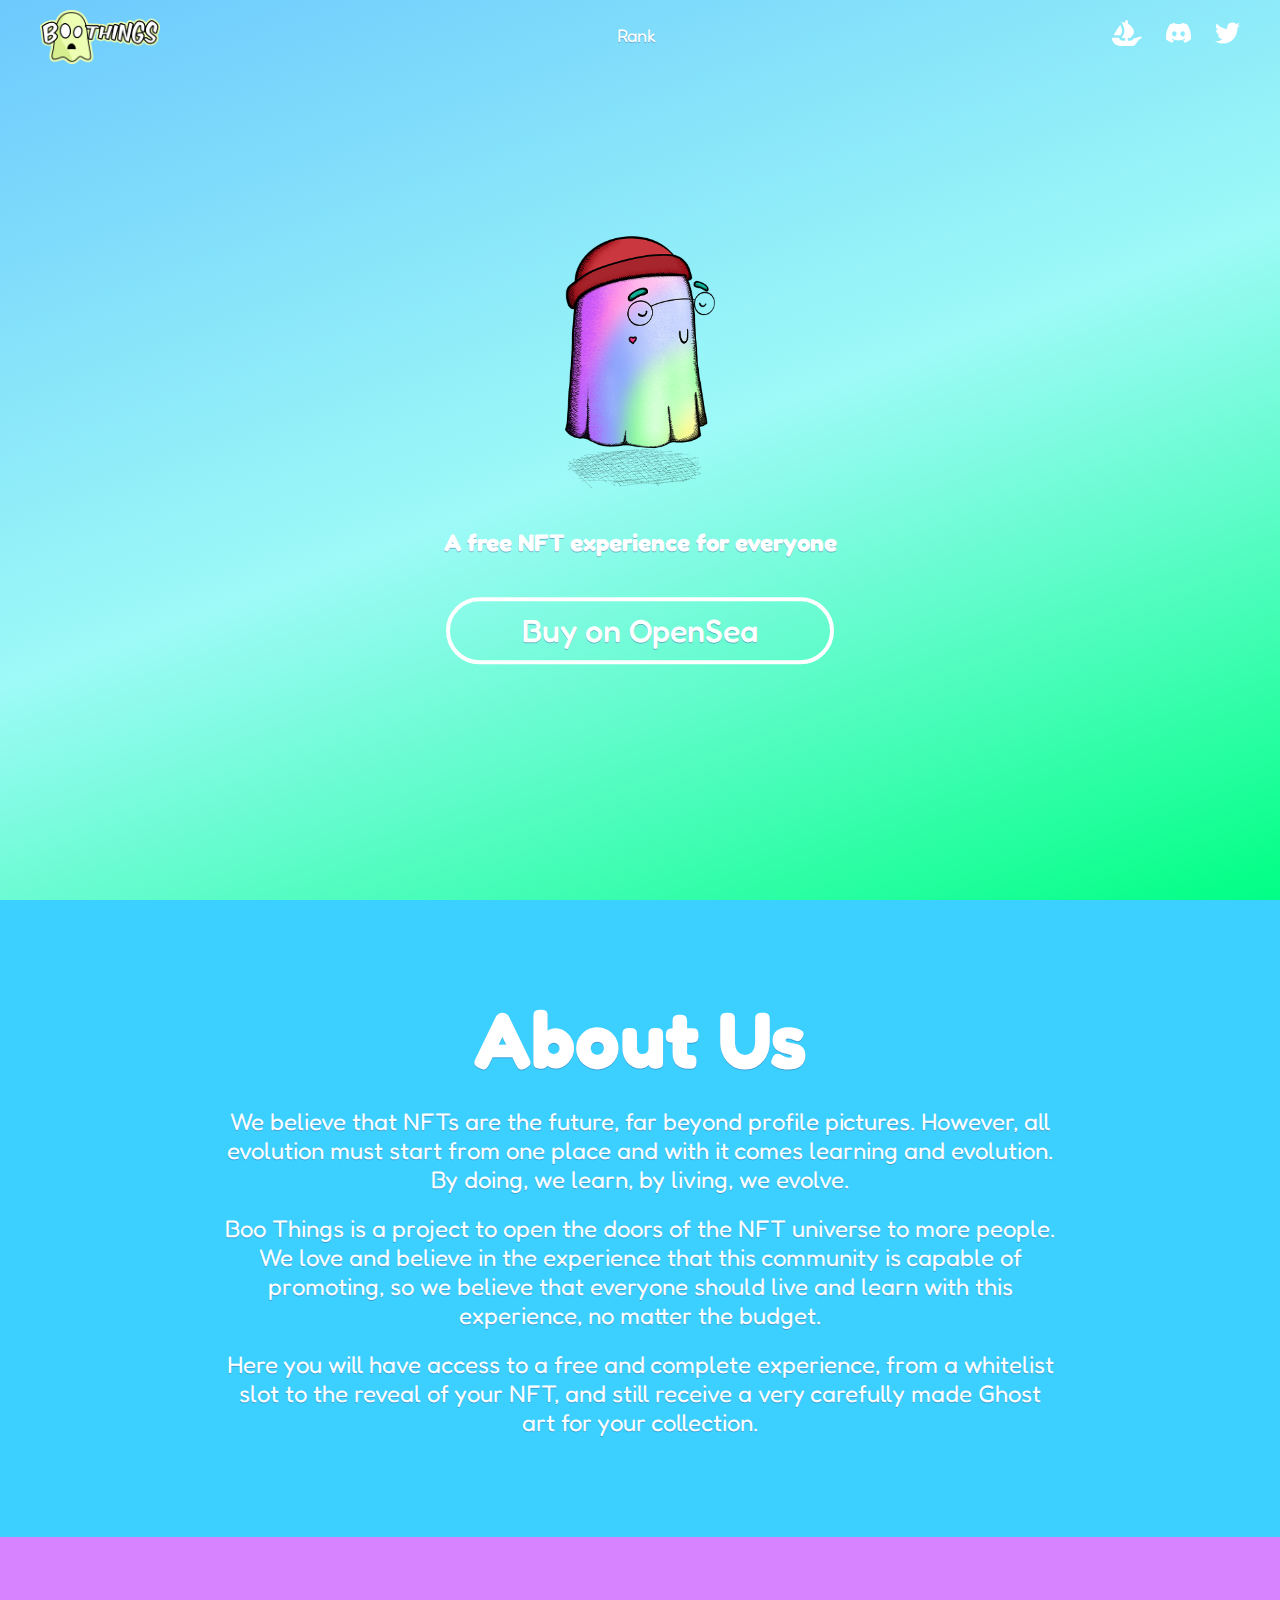
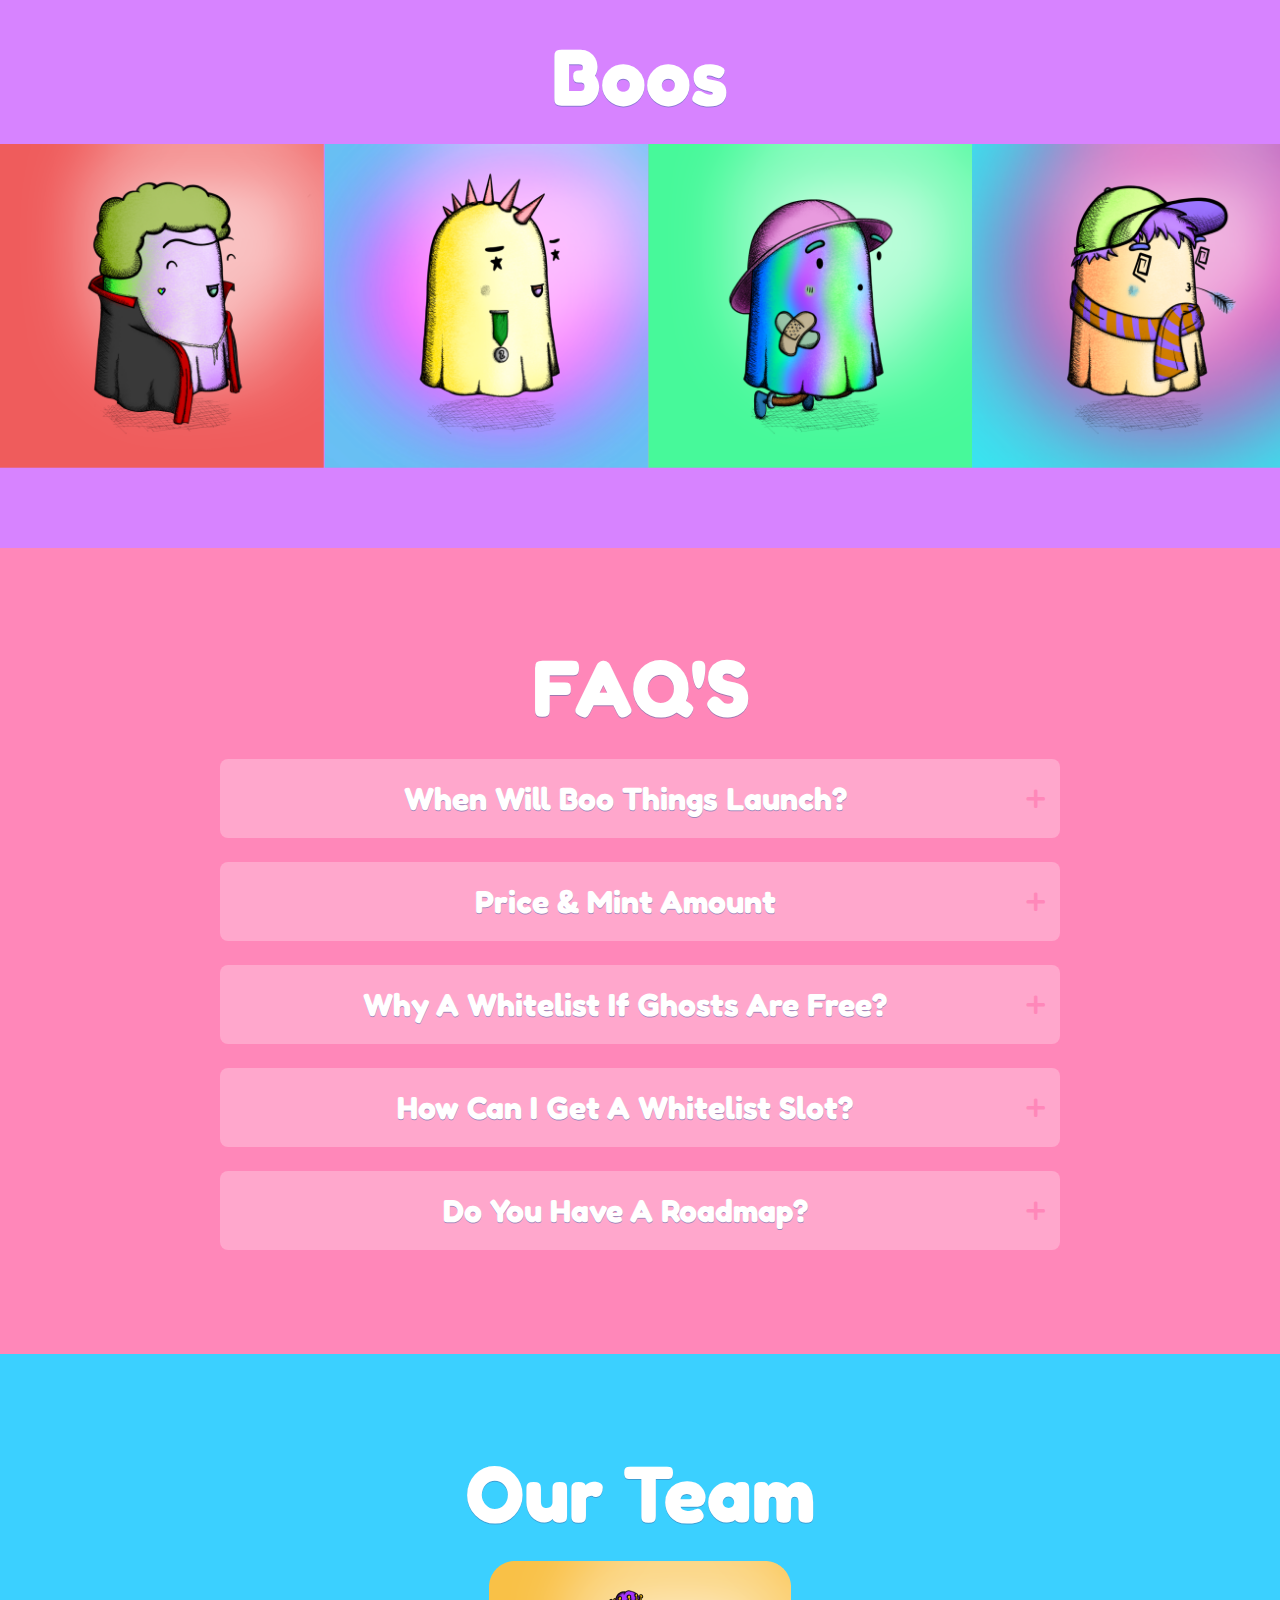
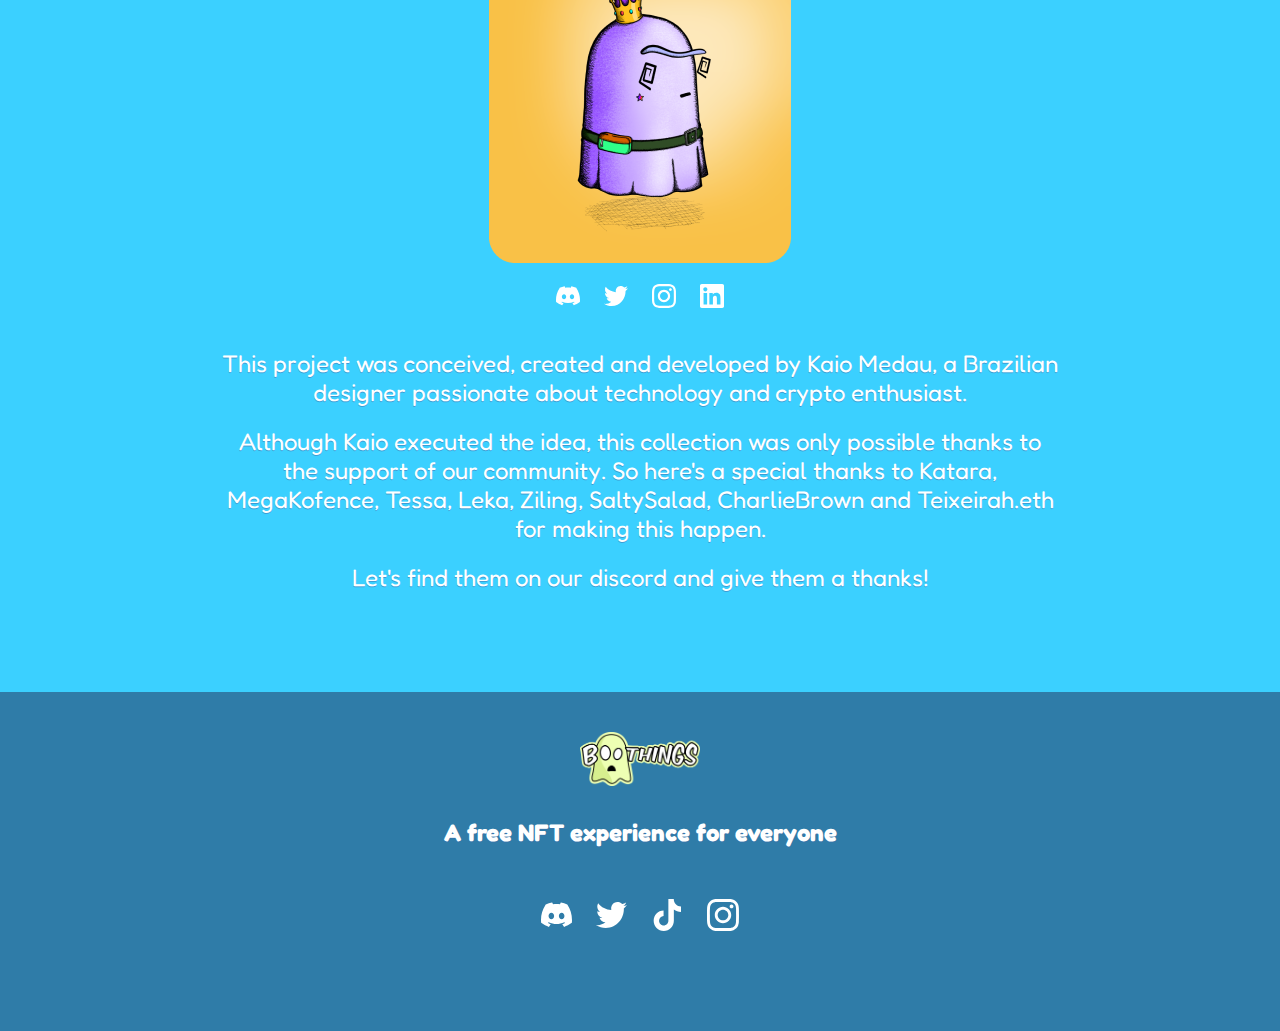
==== index.html @ 552494b7 "Add rank menu" ====
<html lang="en">
  <head>
    <meta charset="utf-8">
  
    <title>Boo Things NFT Collection</title>
    <meta name="description" content="A free NFT experience for everyone, no matter the budget">
    <meta name="author" content="Kaio Medau">
    <meta name="viewport" content="width=device-width, initial-scale=1">
    <link rel="preconnect" href="https://fonts.googleapis.com"> 
    <link rel="preconnect" href="https://fonts.gstatic.com" crossorigin> 
    <link href="https://fonts.googleapis.com/css2?family=Fredoka:wght@300;400;500&display=swap" rel="stylesheet">

    <link rel="stylesheet" href="styles.css">

    <!-- Global site tag (gtag.js) - Google Analytics -->
    <script async src="https://www.googletagmanager.com/gtag/js?id=G-XLTEWWSQ8Q"></script>
    <script>
      window.dataLayer = window.dataLayer || [];
      function gtag(){dataLayer.push(arguments);}
      gtag('js', new Date());

      gtag('config', 'G-XLTEWWSQ8Q');
    </script>

  </head>

  <body>

      <div class="session grad_green h_100">
        <header>
          <a href="https://boothings.app">
            <div class="logo"></div>
          </a>

          <ul class="menu">
            <li><a href="./rank.html">Rank</a></li>
          </ul>

          <div class="socials">
            <a href="https://twitter.com/boothingsnft" target="_blank">
              <img src="images/twitter.svg" alt="Boo Thinhgs Twitter">
            </a>

            <a href="https://discord.gg/EJy9NKh3gH" target="_blank">
              <img src="images/discord.svg" alt="Boo Thinhgs Discord">
            </a>

            <a href="https://opensea.io/collection/boo-things-collection" target="_blank">
              <img src="images/opensea-icon.svg" alt="Boo Thinhgs on OpenSea">
            </a>
          </div>
        </header>

      <!-- <div class="content"> -->
        <div class="hero">
          <img class="boo_ghost ghost" src="images/boo_ghost.png" alt="Boo Things Ghost" width="150" />
          <br />
          <img class="boo_ghost shadow" src="images/shadow.png" alt="Boo Things Ghost shadow" width="150" />

          <h4>A free NFT experience for everyone</h4>

          <div class="round_button">
            <a href="https://opensea.io/collection/boo-things-collection">
              Buy on OpenSea  
            </a>
          </div>
          

        </div>
      <!-- </div> -->

      </div>

      <div class="session blue_bg">
        <div id="about-us" class="content">
            <h2>About Us</h2>

            <p>We believe that NFTs are the future, far beyond profile pictures. However, all evolution must start from one place and with it comes learning and evolution. By doing, we learn, by living, we evolve.</p>

            <p>Boo Things is a project to open the doors of the NFT universe to more people. We love and believe in the experience that this community is capable of promoting, so we believe that everyone should live and learn with this experience, no matter the budget.</p>

            <p>Here you will have access to a free and complete experience, from a whitelist slot to the reveal of your NFT, and still receive a very carefully made Ghost art for your collection.</p>
        </div>
      </div>

      <div class="session purple_bg">
        <div id="featured" class="content">
            <h2>Boos</h2>

            <div class="wrapper">
              <ul class="featured-boos">
                <li><img src="images/boo-00.png"></li>
                <li><img src="images/boo-01.png"></li>
                <li><img src="images/boo-02.png"></li>
                <li><img src="images/boo-03.png"></li>
                <li><img src="images/boo-04.png"></li>
                <li><img src="images/boo-05.png"></li>
                <li><img src="images/boo-00.png"></li>
                <li><img src="images/boo-01.png"></li>
                <li><img src="images/boo-02.png"></li>
                <li><img src="images/boo-03.png"></li>
                <li><img src="images/boo-04.png"></li>
                <li><img src="images/boo-05.png"></li>
              </ul>
            </div>

        </div>
      </div>

      <div class="session pink_bg">
        <div id="faqs" class="content">
            <h2>FAQ'S</h2>

            <div class="question open">
              <h5>When Will Boo Things Launch?</h5>
              <div class="plus-sign">+</div>
              <p>Boo Things will be released in two stages. On May 7th, the minting for the whitelist will take place, giving everyone in the list the opportunity to catch their ghosts without rush and without competition for 24 hours.<br /><br />On May 8th, the release to the public will happen and everyone will be able to get their ghost for free.</p>
            </div>

            <div class="question open">
              <h5>Price & Mint Amount</h5>
              <div class="plus-sign">+</div>
              <p>Your first ghost is free!<br /><br />However to ensure that everybody can participate free of charge, we created an anti-greed and anti-bot system. The price starts at 20 MATIC after your first free ghost and then will double with each new mint.<br /><br />All money received through this system will go back to the community. 50% will be donated to www.lovablepawsrescue.com and 50% will be used to purchase NFTs that will be raffled off among community members.</p>
            </div>

            <div class="question open">
              <h5>Why a whitelist if ghosts are free?</h5>
              <div class="plus-sign">+</div>
              <p>This is a way to generate awareness and engagement, as each place on the list guarantees a free ghost.<br /><br />In addition, it is another layer of security against bots. Our goal is to have as many people as possible on our list, ensuring that everyone has the opportunity to join our community.</p>
            </div>

            <div class="question open">
              <h5>How can I get a whitelist slot?</h5>
              <div class="plus-sign">+</div>
              <p>Joining our discord and participating in our community. We have events, missions and giveaways all the time. We are going to mint plenty of ghosts so there will be no shortage of opportunities for you to win your spot.</p>
            </div>

            <div class="question open">
              <h5>Do You Have a Roadmap?</h5>
              <div class="plus-sign">+</div>
              <p>Our roadmap is about creating an amazing experience for our community and opening the doors of the NFT universe to everyone. We have several ideas to be put into practice once the community is formed, join our Discord to learn more about it.</p>
            </div>
            
        </div>
      </div>

      <div class="session">
        <div id="team" class="content">
            <h2>Our Team</h2>

            <img src="images/kaiomedau.png" />
            
            <br />

            <div class="socials teammember">
              <a href="https://www.linkedin.com/in/kaiomedau/" target="_blank">
                <img src="images/linkedIn.svg" alt="Kaio Medau LinkedIn">
              </a>

              <a href="https://instagram.com/kaiomedau" target="_blank">
                <img src="images/instagram.svg" alt="Kaio Medau Instagram">
              </a>

              <a href="https://twitter.com/kaiomedau" target="_blank">
                <img src="images/twitter.svg" alt="Kaio Medau Twitter">
              </a>

              <a href="https://discord.gg/EJy9NKh3gH" target="_blank">
                <img src="images/discord.svg" alt="Boo Thinhgs Discord">
              </a>
            </div>

            <p>This project was conceived, created and developed by Kaio Medau, a Brazilian designer passionate about technology and crypto enthusiast.</p> 

            <p>Although Kaio executed the idea, this collection was only possible thanks to the support of our community. So here's a special thanks to Katara, MegaKofence, Tessa, Leka, Ziling, SaltySalad, CharlieBrown and Teixeirah.eth for making this happen.</p> 

            <p>Let's find them on our discord and give them a thanks!</p>            
        </div>
      </div>

      <div class="session dark_blue_bg">
        <div id="team" class="content"> 
          <div class="logo footer"></div>
          
          <h4>A free NFT experience for everyone</h4> 
          
          <div class="socials footer">
            <a href="https://instagram.com/boothingsnft" target="_blank">
              <img src="images/instagram.svg" alt="Boo Thinhgs Instagram">
            </a>

            <a href="https://www.tiktok.com/@boothingsnft" target="_blank">
              <img src="images/tiktok.svg" alt="Boo Thinhgs TikTok">
            </a>

            <a href="https://twitter.com/boothingsnft" target="_blank">
              <img src="images/twitter.svg" alt="Boo Thinhgs Twitter">
            </a>

            <a href="https://discord.gg/EJy9NKh3gH" target="_blank">
              <img src="images/discord.svg" alt="Boo Thinhgs Discord">
            </a>
          </div>
        </div>

      </div>

    <script type="text/javascript">
      
      var questions = document.getElementsByClassName('question');
      console.log (questions);

      var openUestions = Array.prototype.filter.call(questions, function(question){
        question.classList.toggle('open');

        question.addEventListener('click', function() {
          question.classList.toggle('open');
        });
      });

    </script>

  </body>
</html>
---- styles.css ----
html, body {
	margin: 0;
	padding: 0;
	width: 100%;
	height: 100%;

	text-shadow: 0px 1px 0px rgba(63,107,169, 0.5);
	font-family:'Fredoka', sans-serif;
	text-align:center;
	letter-spacing:0;
	color:white;
	font-size:16px;

	background: #3bd0ff;
}


.grad_green { 
	background-image:linear-gradient(-20deg, rgba(0, 255, 132.0000073313713, 1) 0%,rgba(157.0000058412552, 250.00000029802322, 247.00000047683716, 1) 49.47916567325592%,rgba(109.00000110268593, 201.00000321865082, 253.0000001192093, 1) 100%) ;
}

.blue_bg {
	background-color: #3bd0ff;
}

.pink_bg {
	background-color: #FF87B9;	
}

.purple_bg {
	background-color: #D783FF;
}

.dark_blue_bg {
	background-color: #2F7CA8;
}

div {
	overflow: auto;
}

a {
	text-decoration: none;
	color: black;
	/*border: solid red;*/
}


header {
	display: block;
	/*border: solid 4px red;*/
	font-size: 24px;
	margin: 0 40px;
	height: 80px;
}

header ul{
	list-style: none;
	/*border: solid red;*/
	display: inline-block;
	padding: 0;
}

header li{
	display: inline-block;
	margin: 0 14px;
}

footer {
	height: 80px;
}

h2 {
	font-size: 80px;
	margin: 50px 20px 20px 20px;
}

h4 {
	font-size: 24px;
}

.h_100 {
	min-height: 100%;
}

.content {
	position: relative;
	margin: 40px;
	padding-bottom: 40px;
	/*border: solid;*/
}

.content p {
	width: 70%;
	font-size: 24px;
	margin: 20px auto;
}

.socials {
	display: inline-block;
	float: right;
	margin: 20px 0;
}

.socials a {
	display: inline-block;
	float: right;
	margin-left: 24px;
}

.socials img {
	height: 26px;
}

.socials.teammember, .socials.footer {
	float: none;
}

.socials.teammember img {
	width: 24px;
}

.socials a:last-of-type, 
.socials.teammember a:last-of-type,
.socials.footer a:last-of-type {
	margin-left: 0px;
}

.socials.footer img {
	height: 32px;
}

.logo { 
	width:120px;
	height:54px;
	margin: 10px 0;
	background-image:url(images/logo_ent_dados_asset_10_3x_1.png);
	background-repeat:no-repeat;
	background-size:120px;
	float: left;
}

.logo.footer {
	float: none;
	margin: 0px auto;
}


.round_button {
	font-size: 32px;
	font-weight: 500;
	border-radius: 120px;
	border: solid 4px white;
	display: block;
	padding: 10px 40px;
	max-width: 300px;
	margin: 40px auto 0px;
}

.round_button a {
	color: #fff;
}

.round_button a:hover {
	text-decoration: underline;
}

.hero {
	position: absolute;
  	top: 50%;
  	-ms-transform: translateY(-50%);
  	transform: translateY(-50%);
  	width: 100%;
  	overflow: visible;
  	/*border: solid;*/
}

.hero h4 {
	margin-top: 40px;
}

.ghost {
	transform: translatey(0px);
	animation: float 3s ease-in-out infinite;
}

.question {
	position: relative;
	background-color: #FFA7CC;
	border-radius: 8px;
	margin: 24px auto;
	width: 70%;
}

.question h5 {
	font-size: 32px;
	margin: 20px 50px 20px 20px;
	text-transform: capitalize;
}

.plus-sign {
	font-size: 40px;
	position: absolute;
	width: 50px;
	height: 60px;
	right: 0;
	top: 11px;
	color: #FF87B9;
	text-shadow: none;
}

.question p {
	margin-bottom: 32px;
	display: none;
}

.question.open p {
	display: block;
}

#featured {
	margin-left: 0;
	margin-right: 0;
}

.wrapper {
	overflow: hidden;
}

.featured-boos {
	list-style: none;
	padding: 0;
	margin: 0;
	width: 4000px;
	animation: slide 20s ease-in-out infinite;
}

.featured-boos li {
	display: inline-block;
	padding: 0;
	margin: 0;
	float: left;
}

.featured-boos img {
	width: 324px;
}

#boos-rank, #pagination {
	list-style: none;
	margin: 0;
	padding: 0;
}

.booRank {
	display: inline-block;
	width: 200px;
	background: #fff;
	border-radius: 12px;
	overflow: hidden;
	margin-right: 10px;
	margin-bottom: 40px;
}

.booRank img {
	/*position: absolute;*/
	width: 100%;
	display: inline-block;
}

.booRank h4 {
	display: inline-block;
	float: left;
	margin: 10px 0 20px 16px;
	color: #3bd0ff;
	text-transform: uppercase;
	font-size: 18px;
}

.booRank .boo-number {
	display: inline-block;
	float: right;
	font-size: 18px;
	color: black;
	margin: 10px 16px 20px 0;
}

#pagination li {
	display: inline-block;
	padding: 10px 14px;
	background: white;
	border-radius: 12px;
	margin-right: 8px;
}

#pagination li:hover {
	background: #ebebeb;
}

.menu a {
	font-size: 18px;
	color: #fff;
}

.menu a:hover {
	color: black;
}



/* Medium devices (landscape tablets, 768px and up) */
@media only screen and (max-width: 768px) {
	/*header ul {display: none;}*/

	.round_button {
		font-size: 24px;
		padding: 20px 32px;
		max-width: 280px;
	}

	.content, header {
		margin-left: 20px;
		margin-right: 20px;
	}
	.content p {
		width: auto;
	}

	.question {
		width: auto;
	}

	.question p {
		margin-left: 10px;
		margin-right: 10px;
	}

	.booRank {
		width: 180px;
	}

	.booRank h4, .booRank .boo-number {
		font-size: 16px;
	}
}


} 

@media only screen and (max-height: 450px) {
	.round_button {
		display: none;
	}	
}

@keyframes slide {
	0% {
		transform: translatex(0);
	}
	50% {
		transform: translatex(-41%);
	}
	100% {
		transform: translatex(0);
	}
}

@keyframes float {
	0% {
		transform: translatey(0px);
	}
	50% {
		transform: translatey(-10px);
	}
	100% {
		transform: translatey(0px);
	}
}
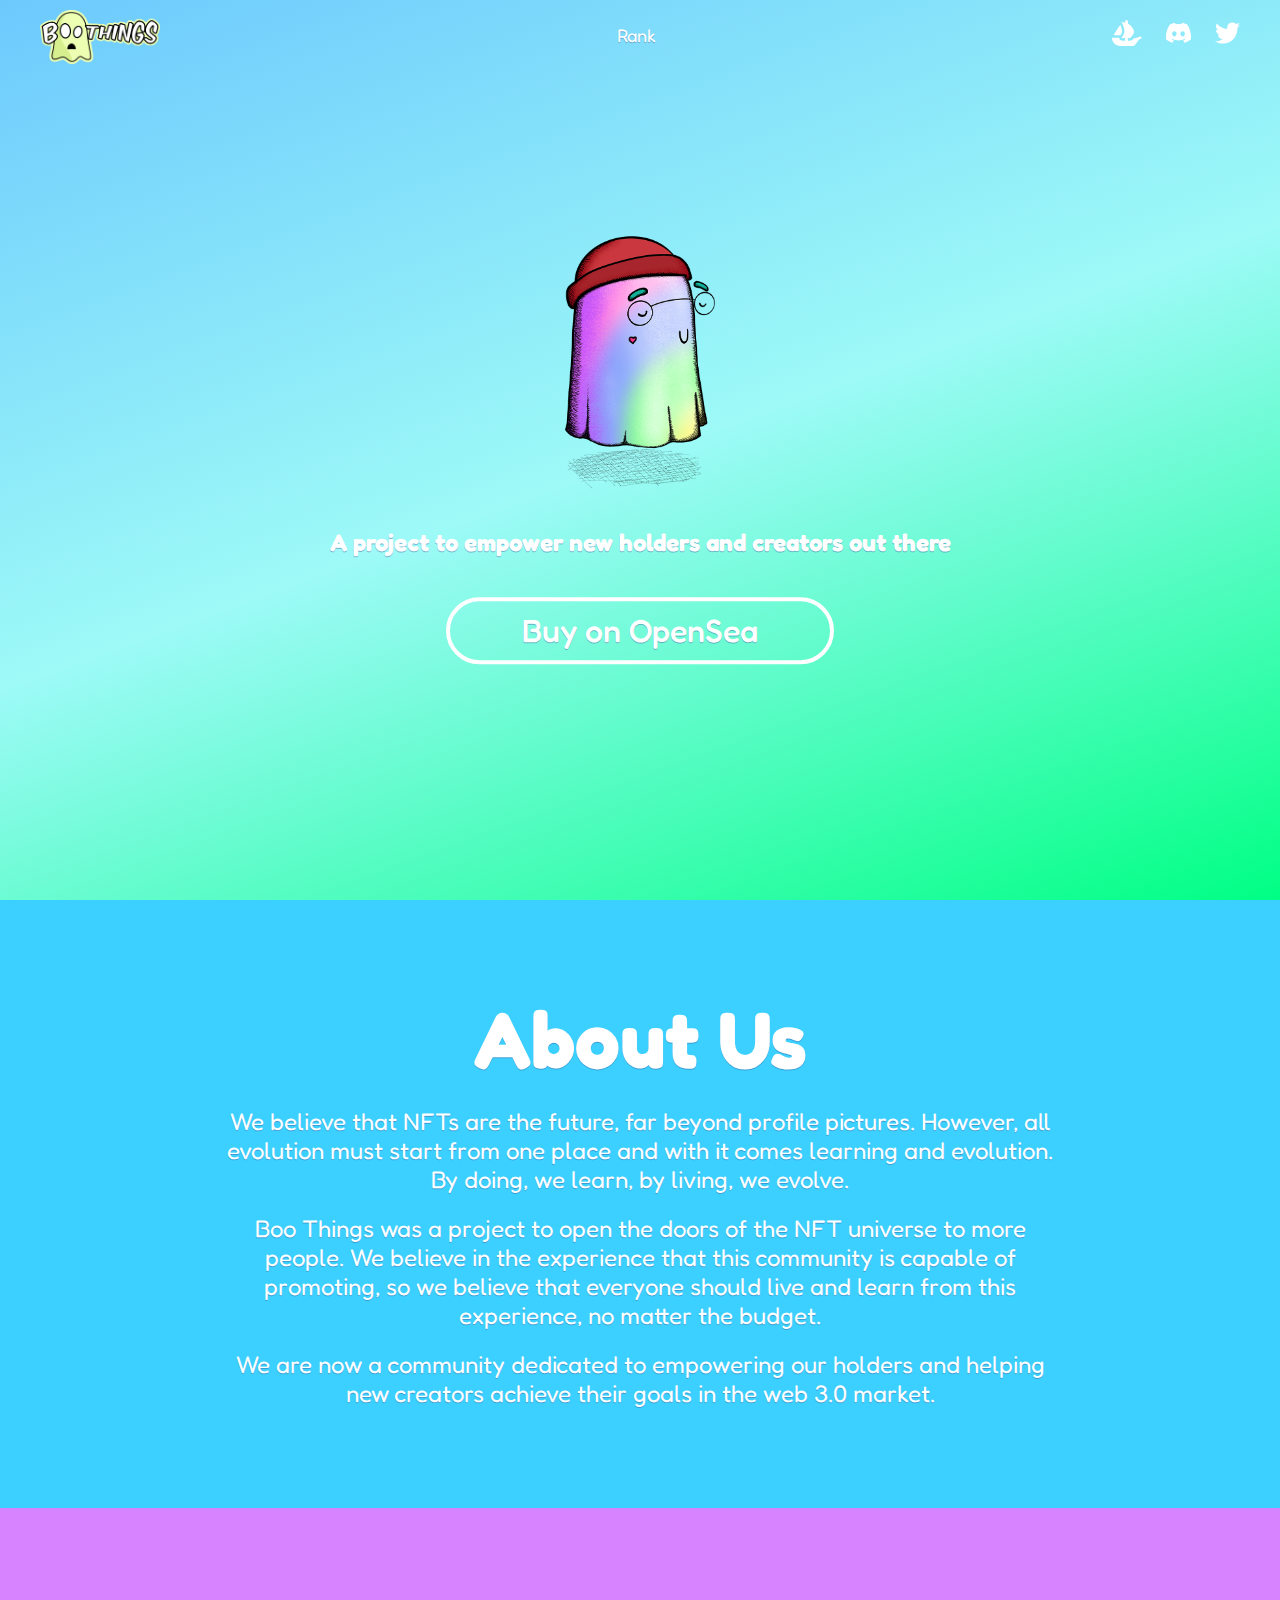
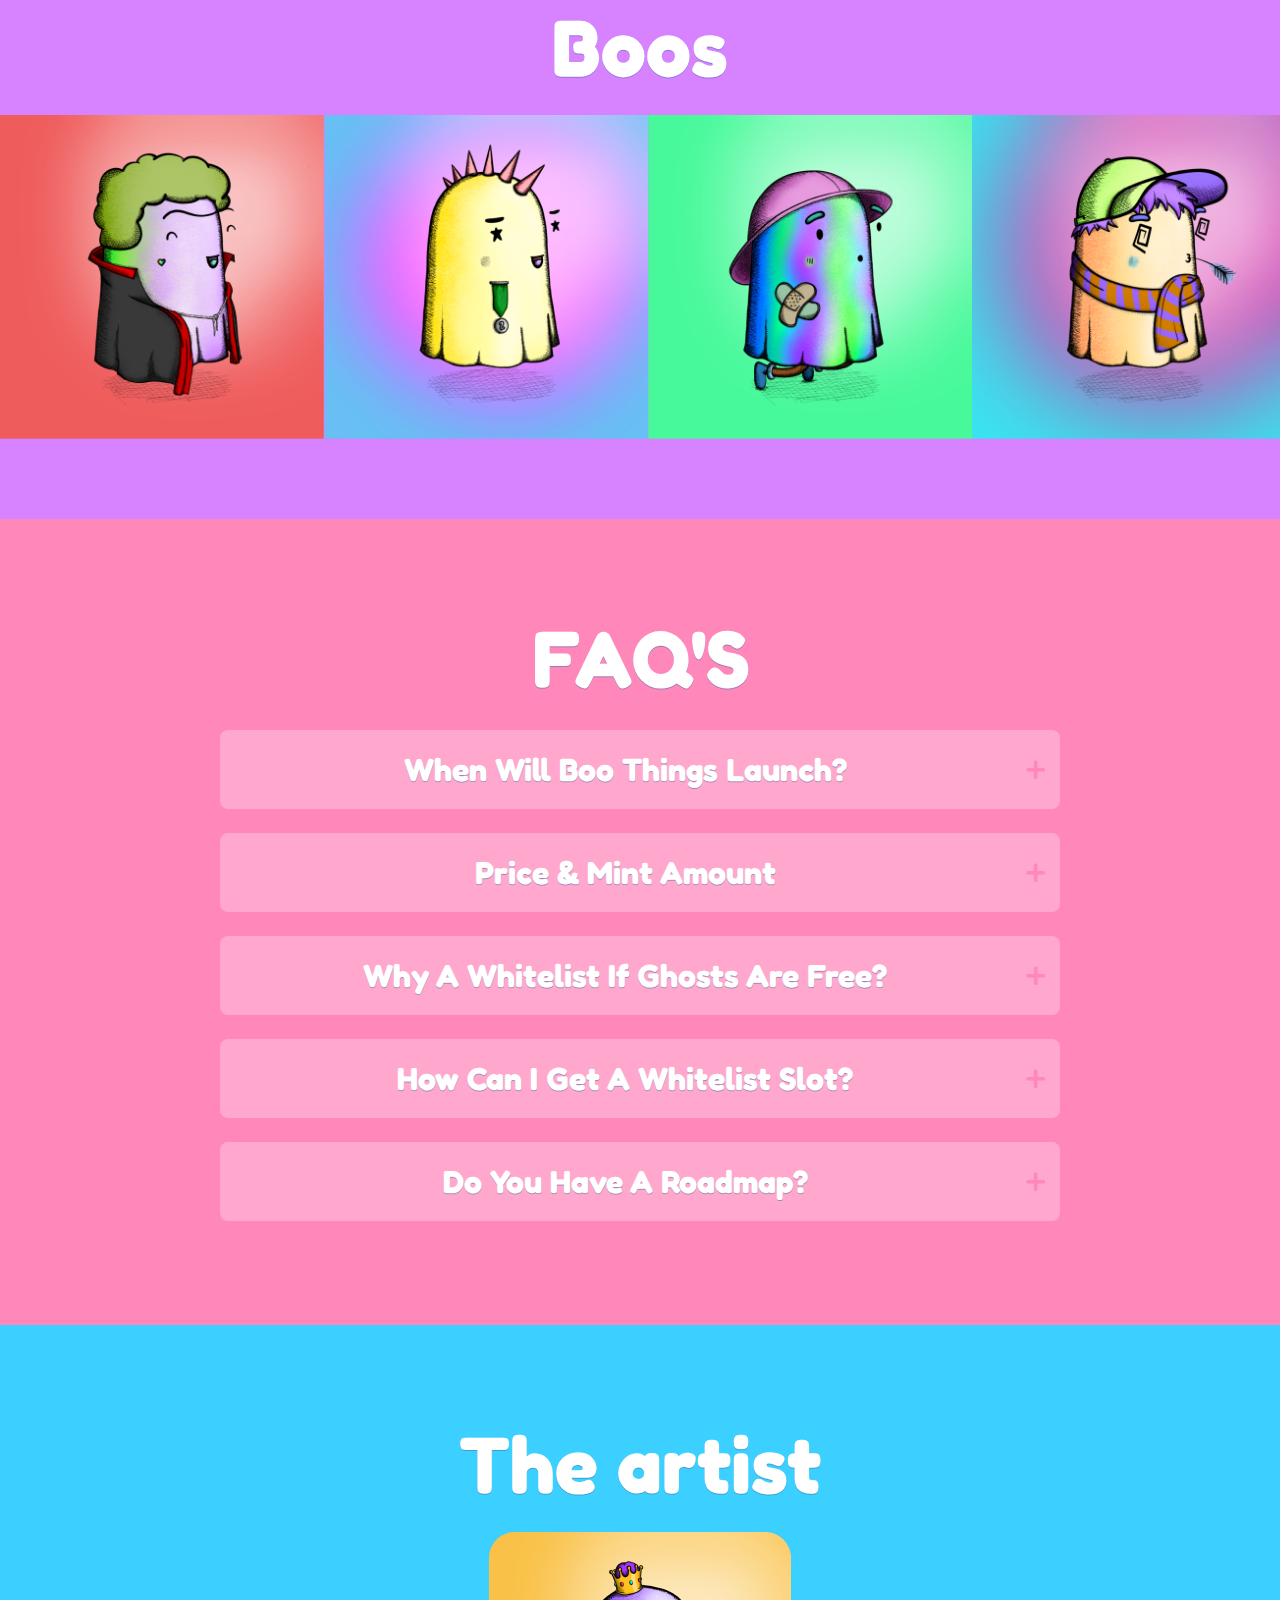
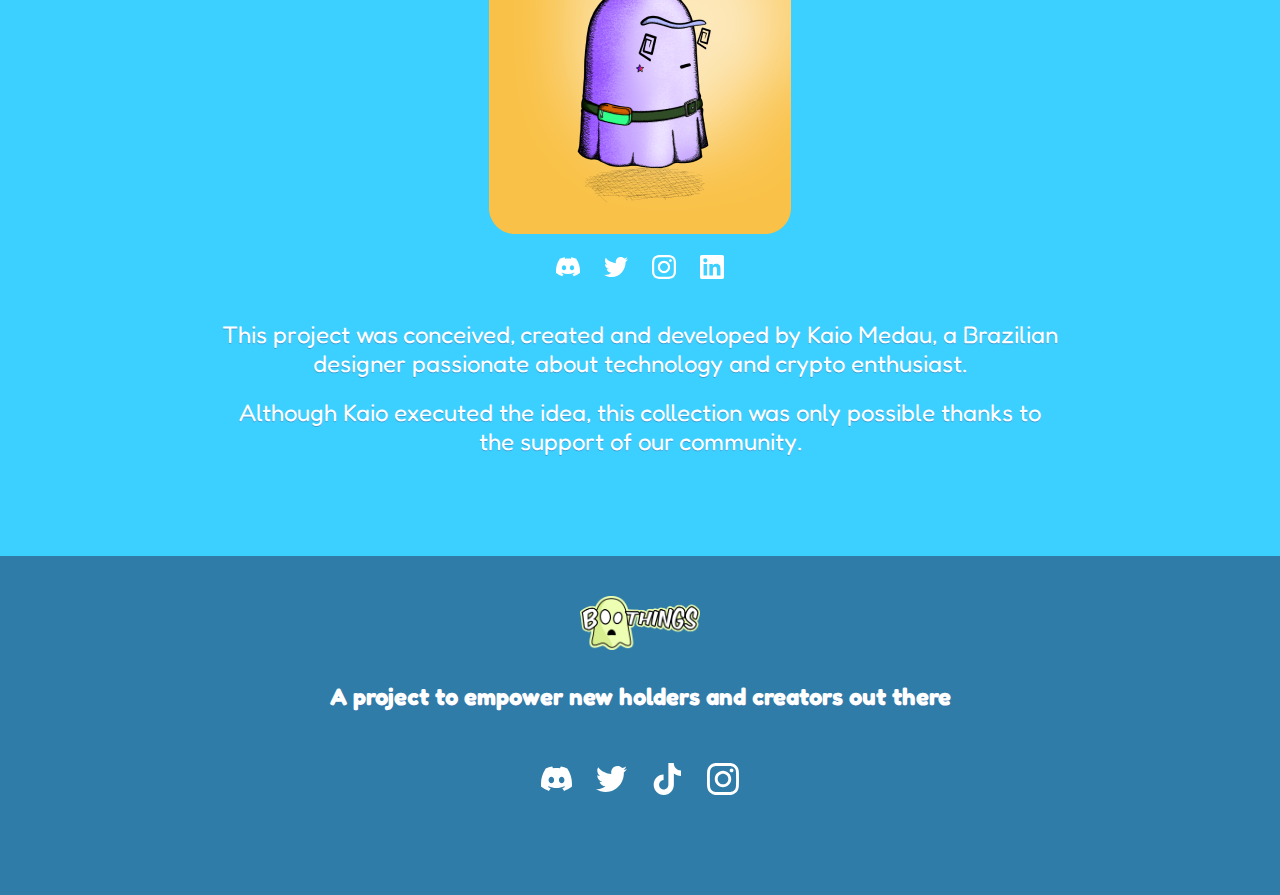
==== commit f19efbac: "Update text" ====
--- a/index.html
+++ b/index.html
@@ -57,7 +57,7 @@
           <br />
           <img class="boo_ghost shadow" src="images/shadow.png" alt="Boo Things Ghost shadow" width="150" />
 
-          <h4>A free NFT experience for everyone</h4>
+          <h4>A project to empower new holders and creators out there</h4>
 
           <div class="round_button">
             <a href="https://opensea.io/collection/boo-things-collection">
@@ -77,9 +77,9 @@
 
             <p>We believe that NFTs are the future, far beyond profile pictures. However, all evolution must start from one place and with it comes learning and evolution. By doing, we learn, by living, we evolve.</p>
 
-            <p>Boo Things is a project to open the doors of the NFT universe to more people. We love and believe in the experience that this community is capable of promoting, so we believe that everyone should live and learn with this experience, no matter the budget.</p>
-
-            <p>Here you will have access to a free and complete experience, from a whitelist slot to the reveal of your NFT, and still receive a very carefully made Ghost art for your collection.</p>
+            <p>Boo Things was a project to open the doors of the NFT universe to more people. We believe in the experience that this community is capable of promoting, so we believe that everyone should live and learn from this experience, no matter the budget.</p>
+
+            <p>We are now a community dedicated to empowering our holders and helping new creators achieve their goals in the web 3.0 market.</p>
         </div>
       </div>
 
@@ -146,7 +146,7 @@
 
       <div class="session">
         <div id="team" class="content">
-            <h2>Our Team</h2>
+            <h2>The artist</h2>
 
             <img src="images/kaiomedau.png" />
             
@@ -172,9 +172,7 @@
 
             <p>This project was conceived, created and developed by Kaio Medau, a Brazilian designer passionate about technology and crypto enthusiast.</p> 
 
-            <p>Although Kaio executed the idea, this collection was only possible thanks to the support of our community. So here's a special thanks to Katara, MegaKofence, Tessa, Leka, Ziling, SaltySalad, CharlieBrown and Teixeirah.eth for making this happen.</p> 
-
-            <p>Let's find them on our discord and give them a thanks!</p>            
+            <p>Although Kaio executed the idea, this collection was only possible thanks to the support of our community.</p>            
         </div>
       </div>
 
@@ -182,7 +180,7 @@
         <div id="team" class="content"> 
           <div class="logo footer"></div>
           
-          <h4>A free NFT experience for everyone</h4> 
+          <h4>A project to empower new holders and creators out there</h4> 
           
           <div class="socials footer">
             <a href="https://instagram.com/boothingsnft" target="_blank">
--- a/styles.css
+++ b/styles.css
@@ -263,8 +263,8 @@
 }
 
 .booRank img {
-	/*position: absolute;*/
-	width: 100%;
+	width: 200px;
+	height: 200px;
 	display: inline-block;
 }
 
@@ -339,6 +339,11 @@
 		width: 180px;
 	}
 
+	.booRank img {
+		width: 180px;
+		height: 180px;
+	}	
+
 	.booRank h4, .booRank .boo-number {
 		font-size: 16px;
 	}
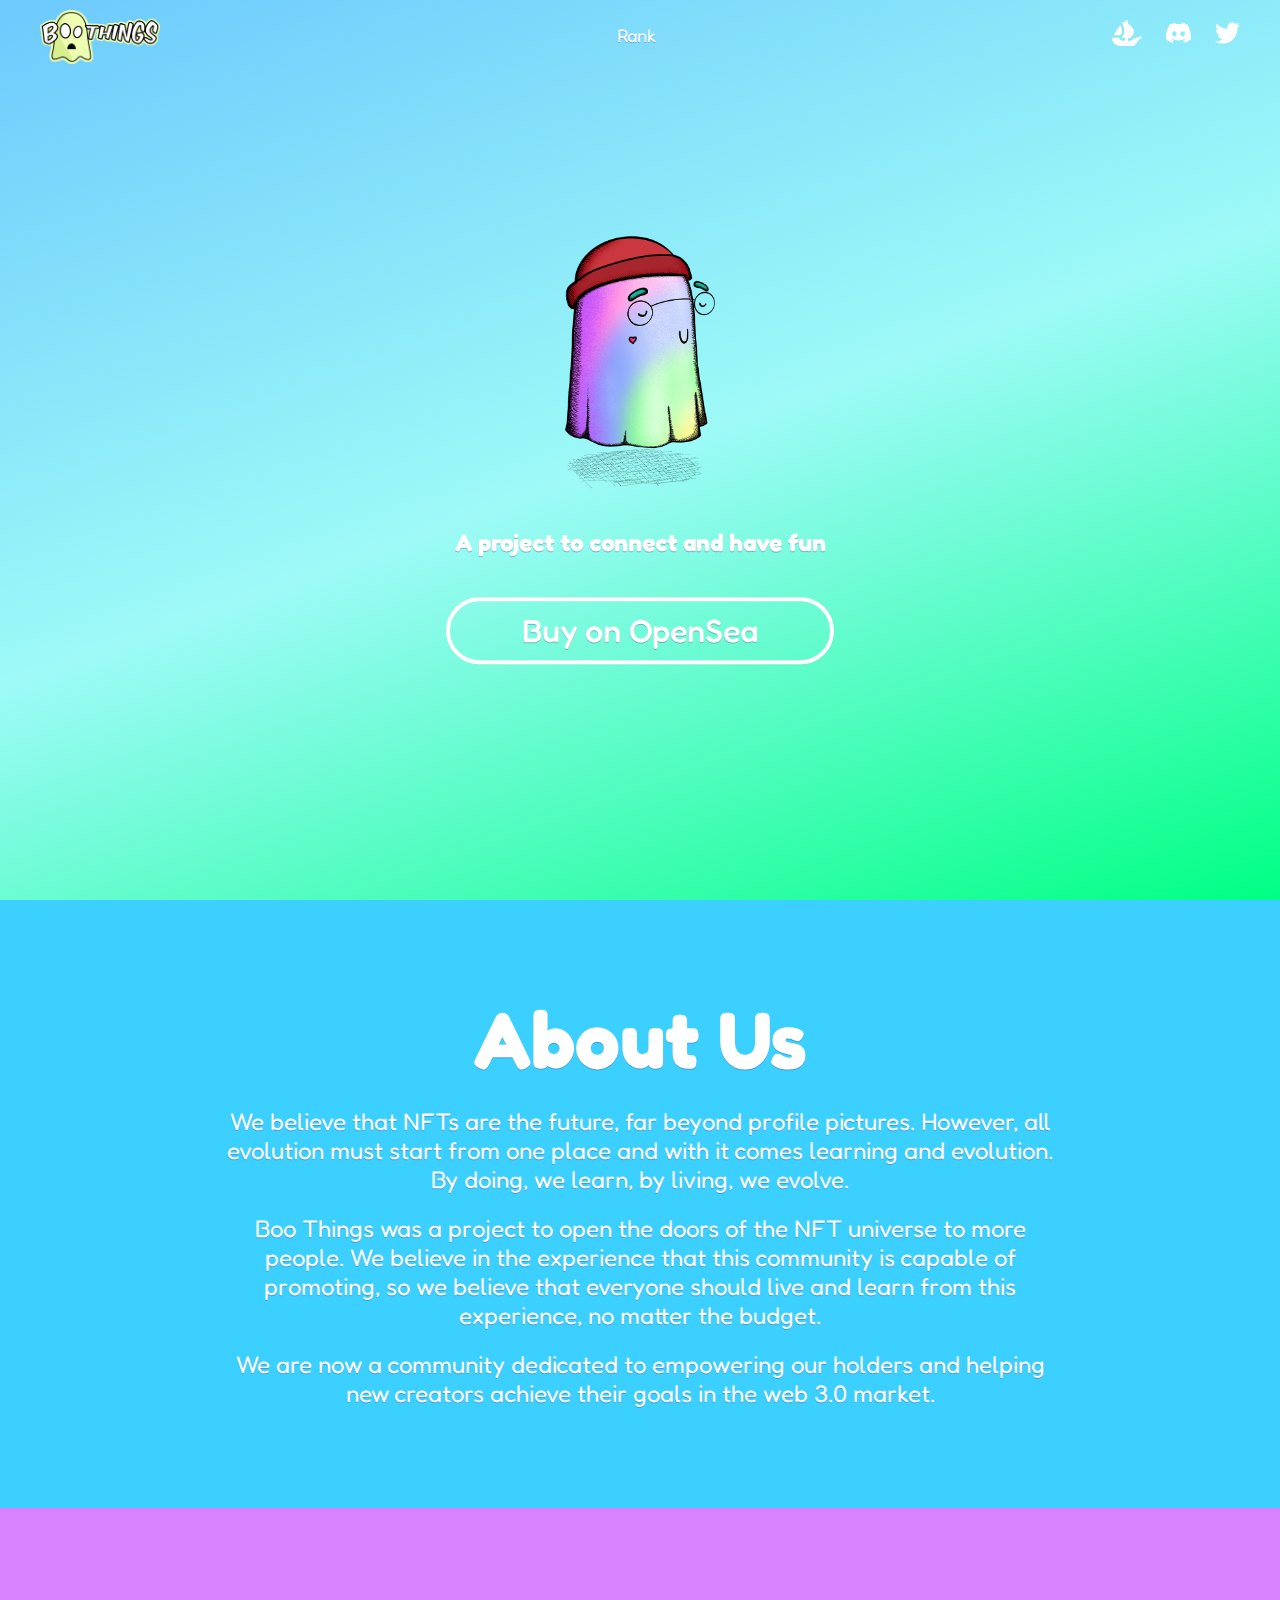
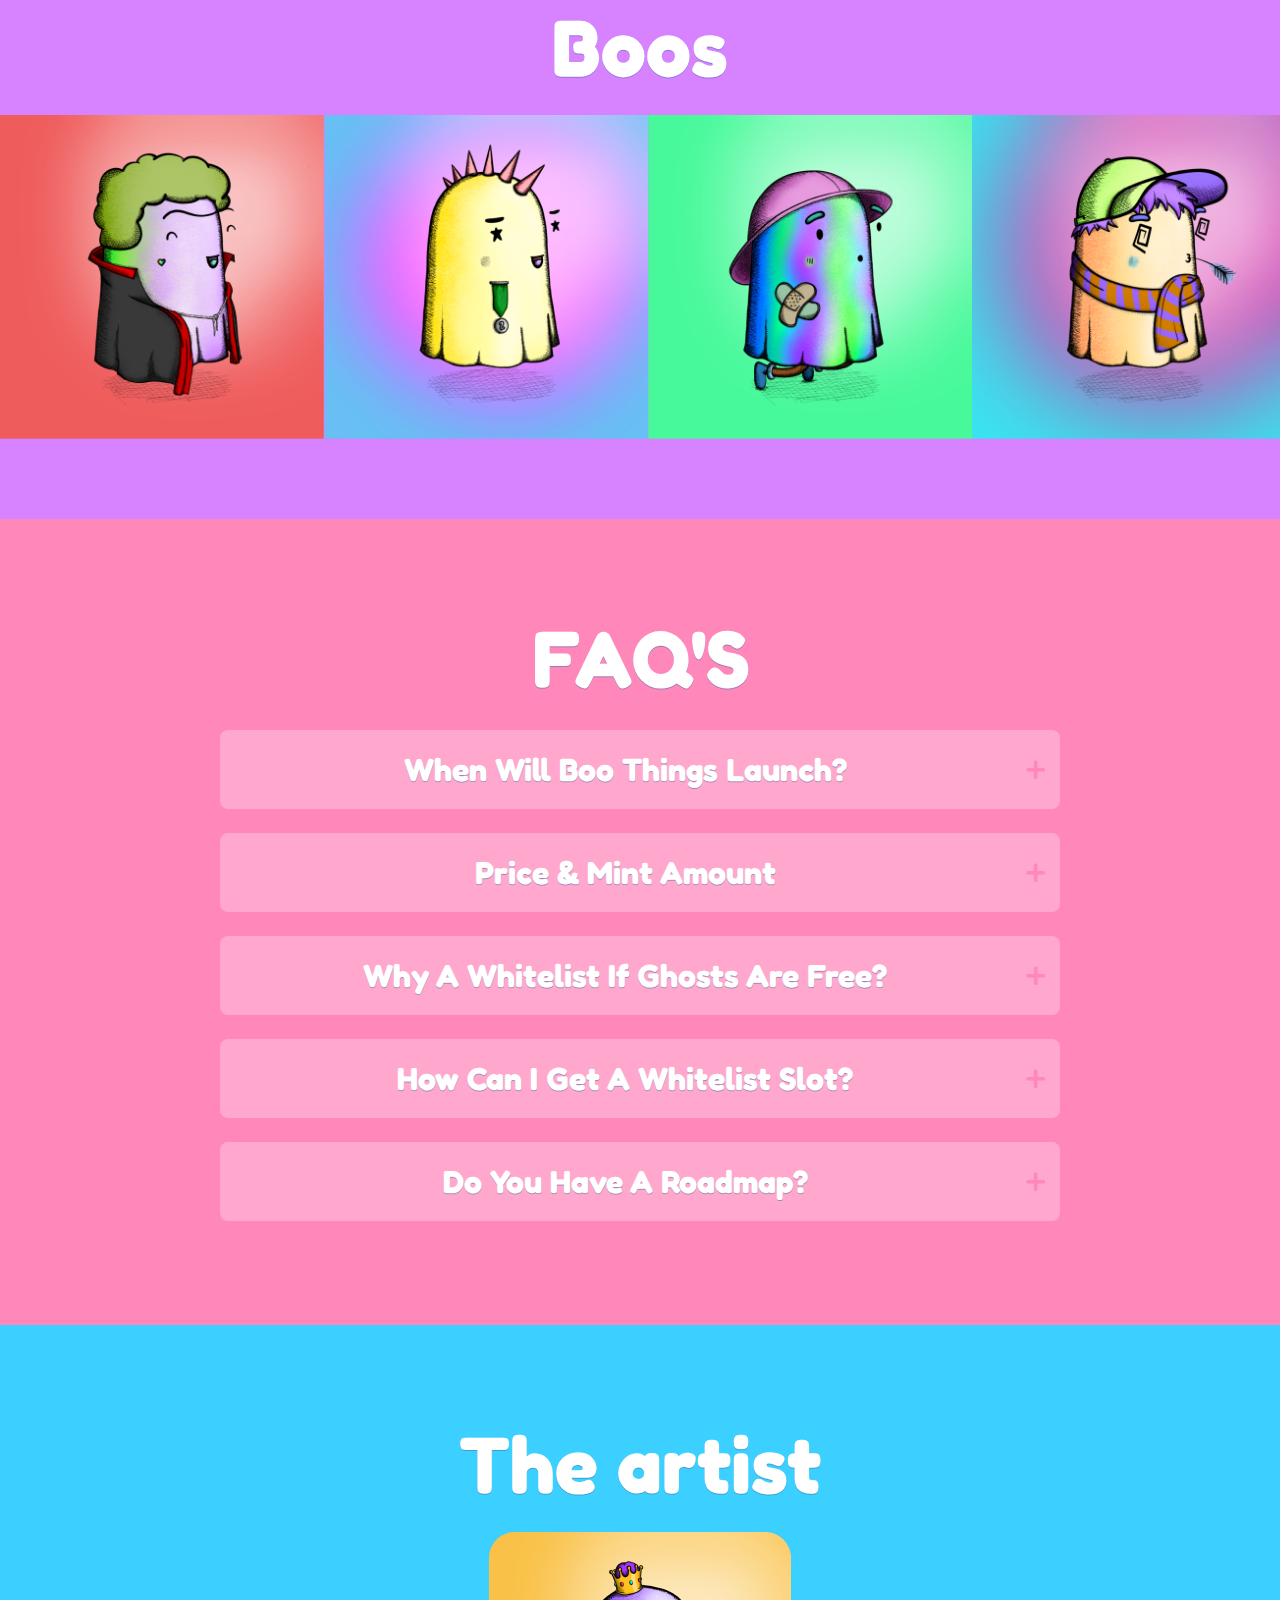
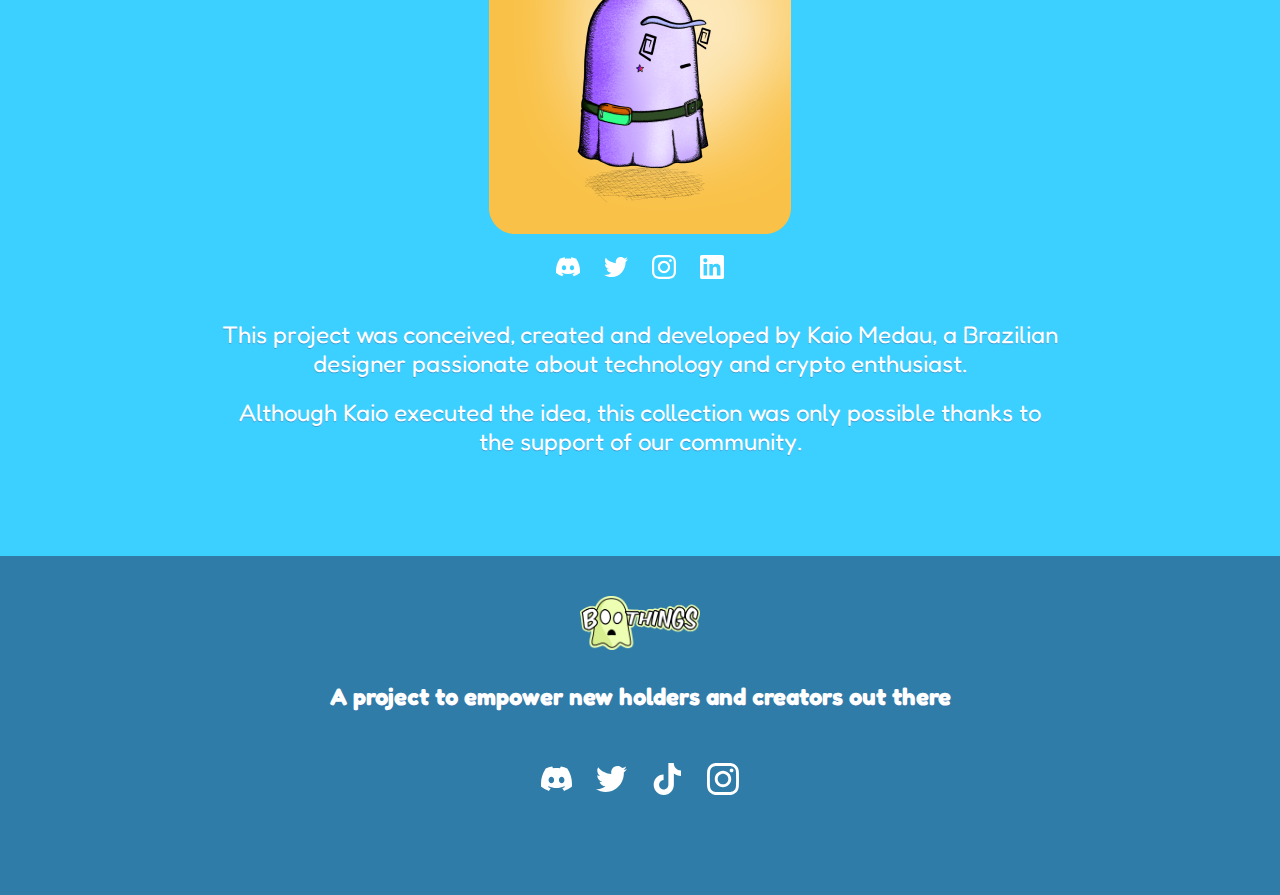
==== commit 79447c66: "Update tagline" ====
--- a/index.html
+++ b/index.html
@@ -3,7 +3,7 @@
     <meta charset="utf-8">
   
     <title>Boo Things NFT Collection</title>
-    <meta name="description" content="A free NFT experience for everyone, no matter the budget">
+    <meta name="description" content="An NFT Collection to connect and have fun">
     <meta name="author" content="Kaio Medau">
     <meta name="viewport" content="width=device-width, initial-scale=1">
     <link rel="preconnect" href="https://fonts.googleapis.com"> 
@@ -57,7 +57,7 @@
           <br />
           <img class="boo_ghost shadow" src="images/shadow.png" alt="Boo Things Ghost shadow" width="150" />
 
-          <h4>A project to empower new holders and creators out there</h4>
+          <h4>A project to connect and have fun</h4>
 
           <div class="round_button">
             <a href="https://opensea.io/collection/boo-things-collection">
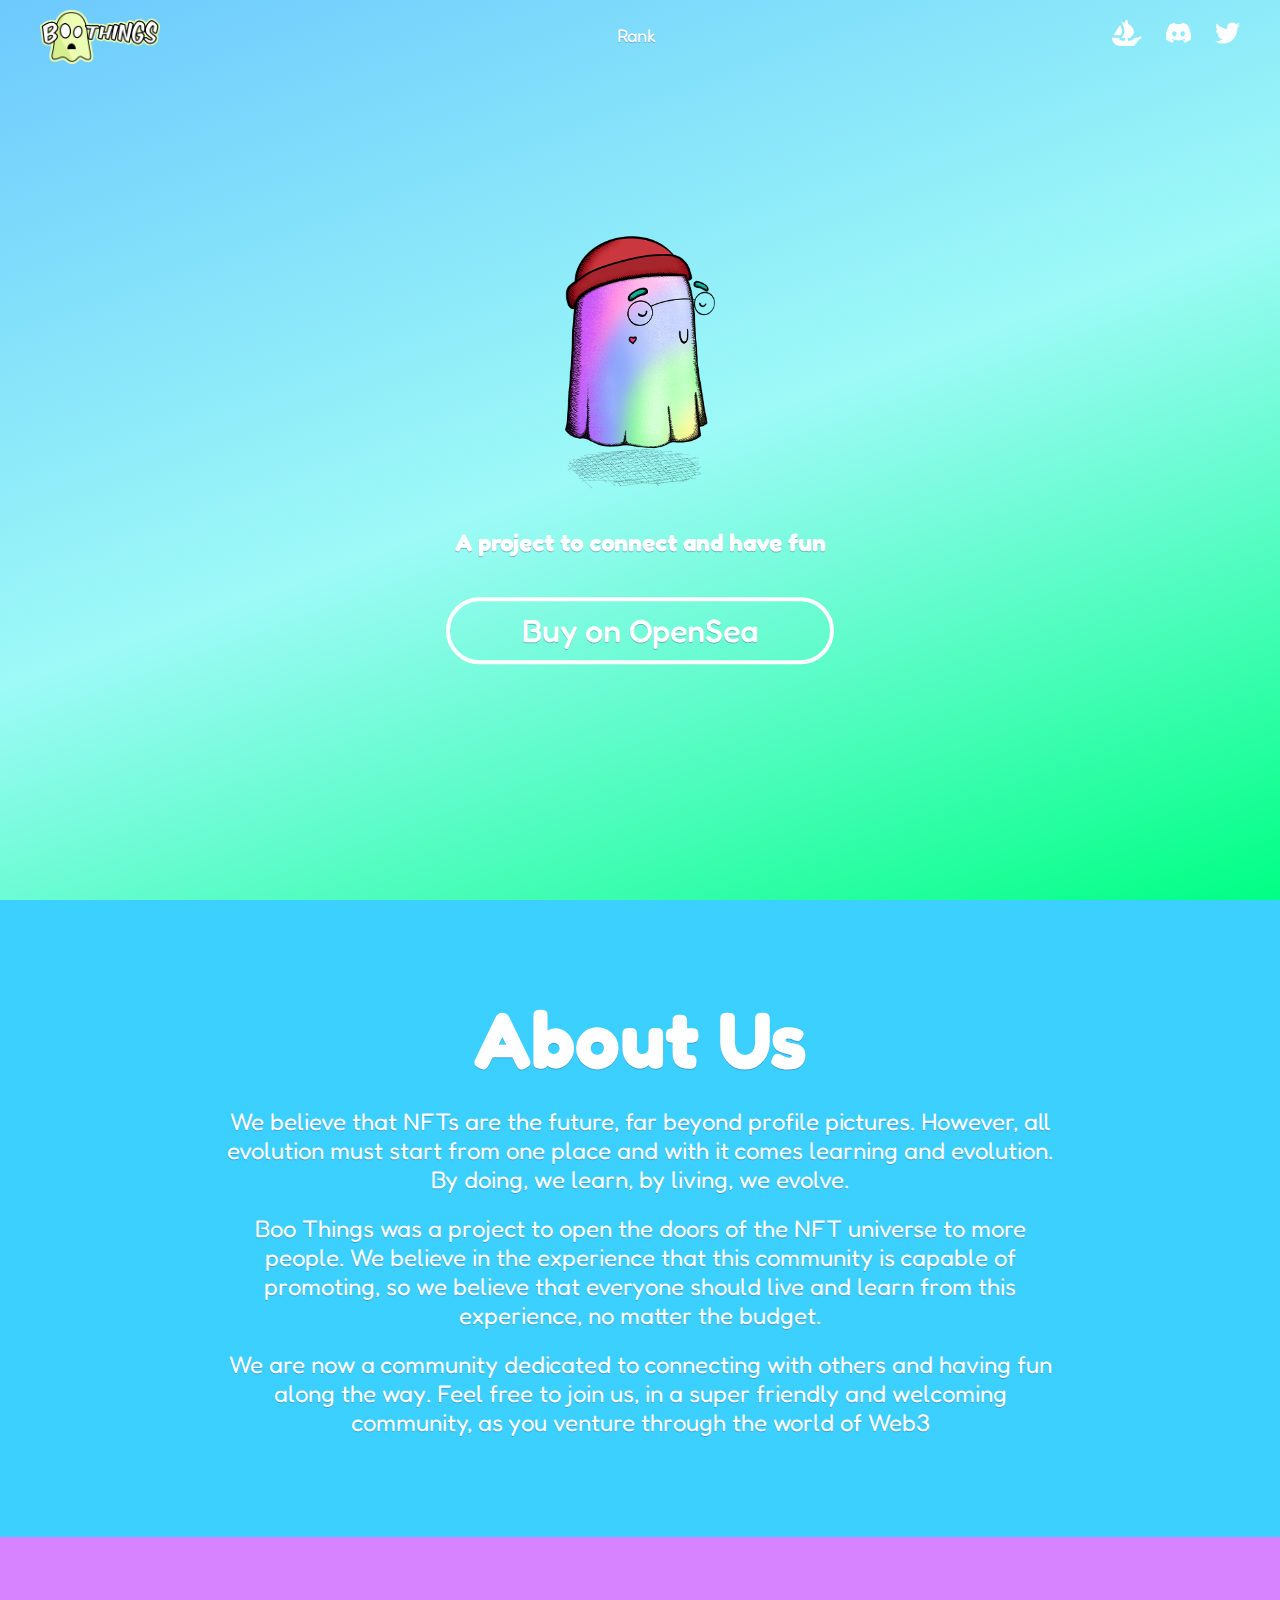
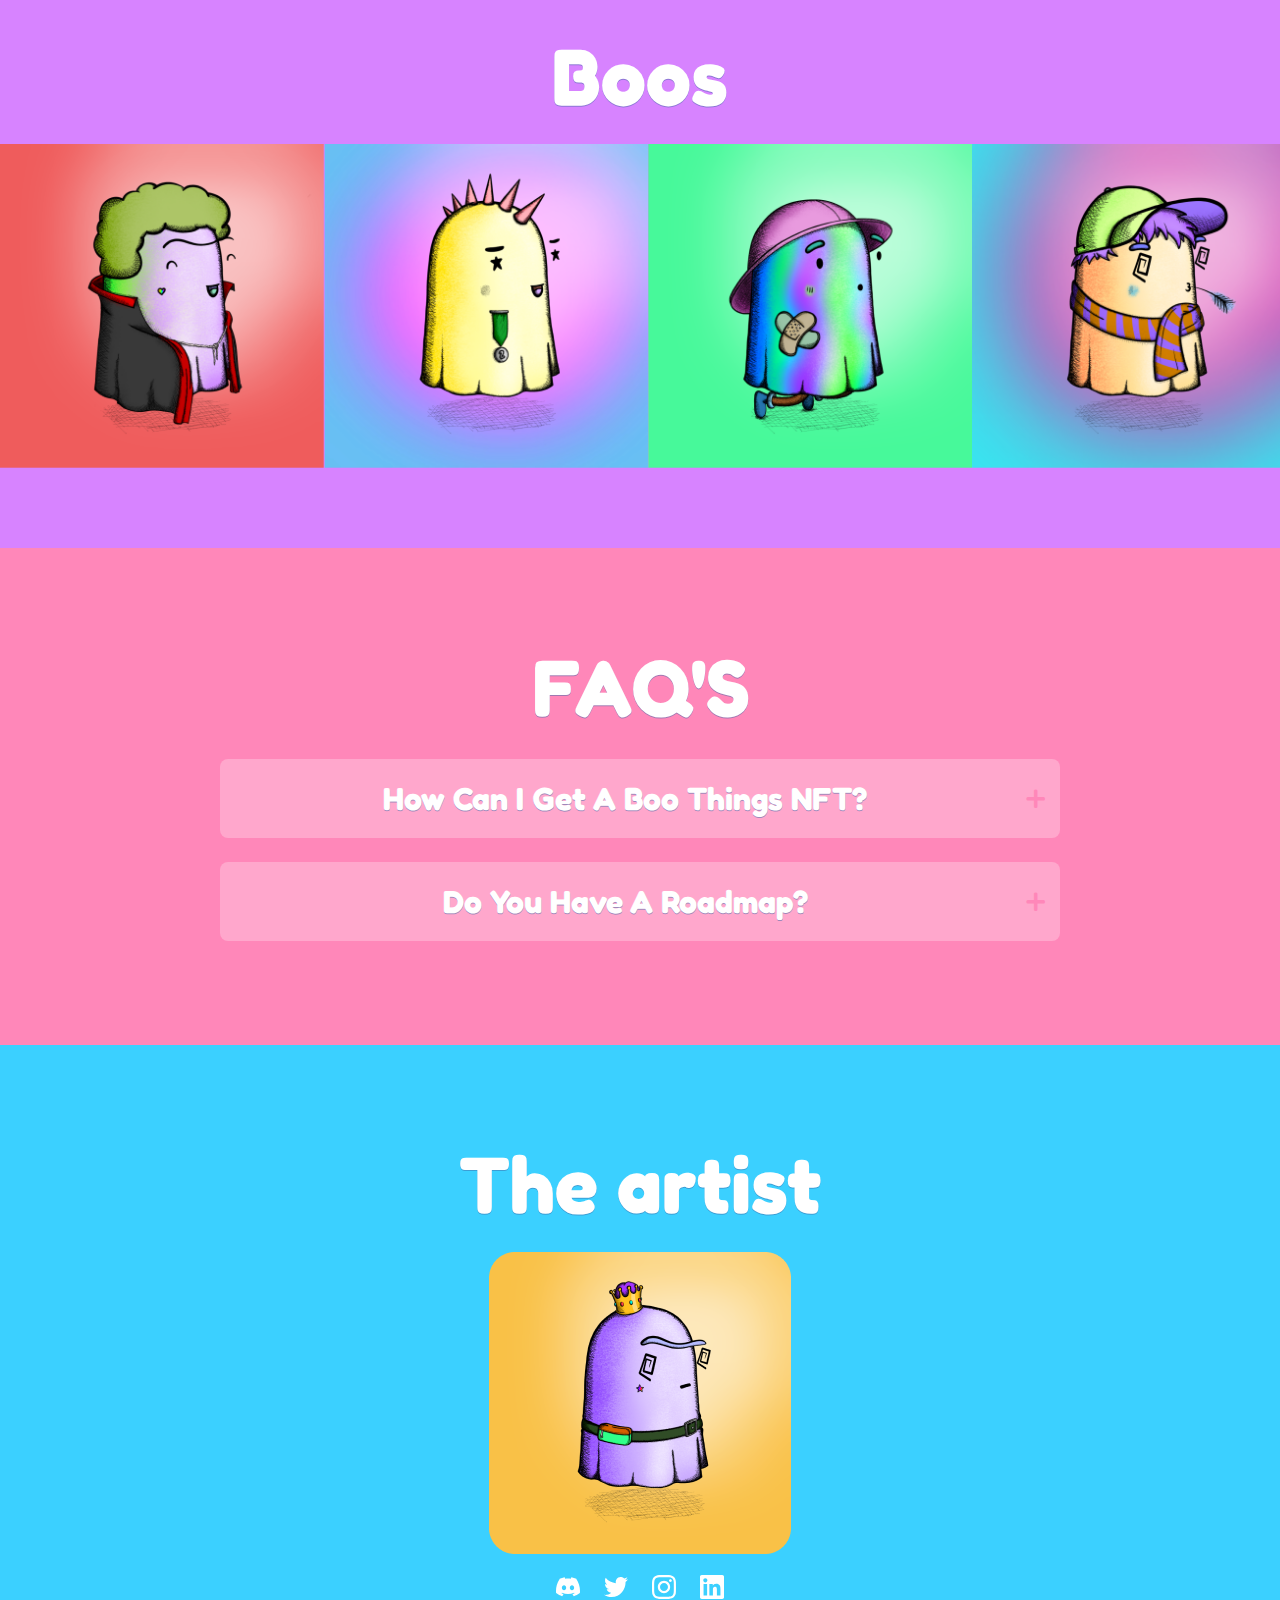
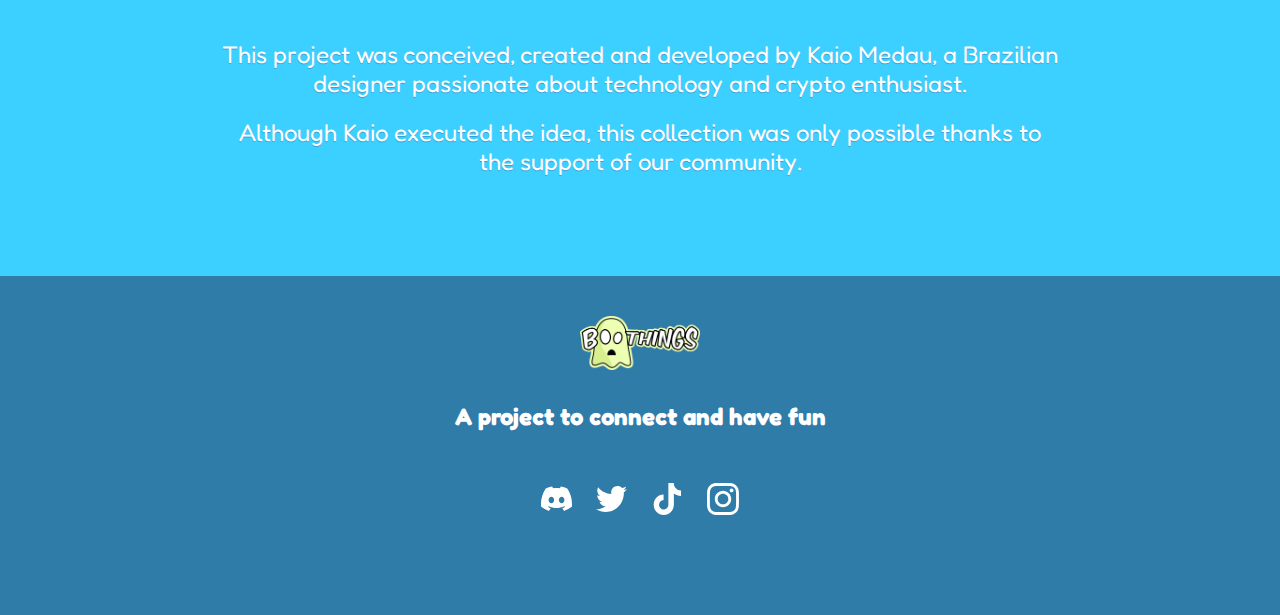
==== commit 8e521dcb: "Update texts" ====
--- a/index.html
+++ b/index.html
@@ -79,7 +79,7 @@
 
             <p>Boo Things was a project to open the doors of the NFT universe to more people. We believe in the experience that this community is capable of promoting, so we believe that everyone should live and learn from this experience, no matter the budget.</p>
 
-            <p>We are now a community dedicated to empowering our holders and helping new creators achieve their goals in the web 3.0 market.</p>
+            <p>We are now a community dedicated to connecting with others and having fun along the way. Feel free to join us, in a super friendly and welcoming community, as you venture through the world of Web3</p>
         </div>
       </div>
 
@@ -112,33 +112,19 @@
             <h2>FAQ'S</h2>
 
             <div class="question open">
-              <h5>When Will Boo Things Launch?</h5>
+              <h5>How can I get a Boo Things NFT?</h5>
               <div class="plus-sign">+</div>
-              <p>Boo Things will be released in two stages. On May 7th, the minting for the whitelist will take place, giving everyone in the list the opportunity to catch their ghosts without rush and without competition for 24 hours.<br /><br />On May 8th, the release to the public will happen and everyone will be able to get their ghost for free.</p>
-            </div>
-
-            <div class="question open">
-              <h5>Price & Mint Amount</h5>
-              <div class="plus-sign">+</div>
-              <p>Your first ghost is free!<br /><br />However to ensure that everybody can participate free of charge, we created an anti-greed and anti-bot system. The price starts at 20 MATIC after your first free ghost and then will double with each new mint.<br /><br />All money received through this system will go back to the community. 50% will be donated to www.lovablepawsrescue.com and 50% will be used to purchase NFTs that will be raffled off among community members.</p>
-            </div>
-
-            <div class="question open">
-              <h5>Why a whitelist if ghosts are free?</h5>
-              <div class="plus-sign">+</div>
-              <p>This is a way to generate awareness and engagement, as each place on the list guarantees a free ghost.<br /><br />In addition, it is another layer of security against bots. Our goal is to have as many people as possible on our list, ensuring that everyone has the opportunity to join our community.</p>
-            </div>
-
-            <div class="question open">
-              <h5>How can I get a whitelist slot?</h5>
-              <div class="plus-sign">+</div>
-              <p>Joining our discord and participating in our community. We have events, missions and giveaways all the time. We are going to mint plenty of ghosts so there will be no shortage of opportunities for you to win your spot.</p>
+              <p>Now that the FREE mint is over, the only ways to get a Boo NFT is to attend our events or buy one from the marketplaces. Our official collection is on <a href="https://opensea.io/collection/boo-things-collection" target="_blank" title="Boo Things Collection on OpenSea">OpenSea.</a></p>
             </div>
 
             <div class="question open">
               <h5>Do You Have a Roadmap?</h5>
               <div class="plus-sign">+</div>
-              <p>Our roadmap is about creating an amazing experience for our community and opening the doors of the NFT universe to everyone. We have several ideas to be put into practice once the community is formed, join our Discord to learn more about it.</p>
+              <p>Yes, we created a roadmap with our community, but the time has come to change the direction of the project.</p>
+              <p>We believe that NFT projects need to deliver utility, but we are not here to do what everyone else does just for the sake of doing it.</p>
+              <p>We decided, after delivering almost the entire roadmap, that it was time to go back to our roots and work on utilities that were fun and made sense to our community, even if they seemed small at first.</p>
+              <p>We are walking together towards creating a game and creating an ecosystem of NFT collections, which are linked to each other to generate more utility and value for our holders.</p>
+              <p>We started with a Free Mint and that's why we're taking small but sure steps towards the future to stay here for a long time.</p>
             </div>
             
         </div>
@@ -180,7 +166,7 @@
         <div id="team" class="content"> 
           <div class="logo footer"></div>
           
-          <h4>A project to empower new holders and creators out there</h4> 
+          <h4>A project to connect and have fun</h4> 
           
           <div class="socials footer">
             <a href="https://instagram.com/boothingsnft" target="_blank">
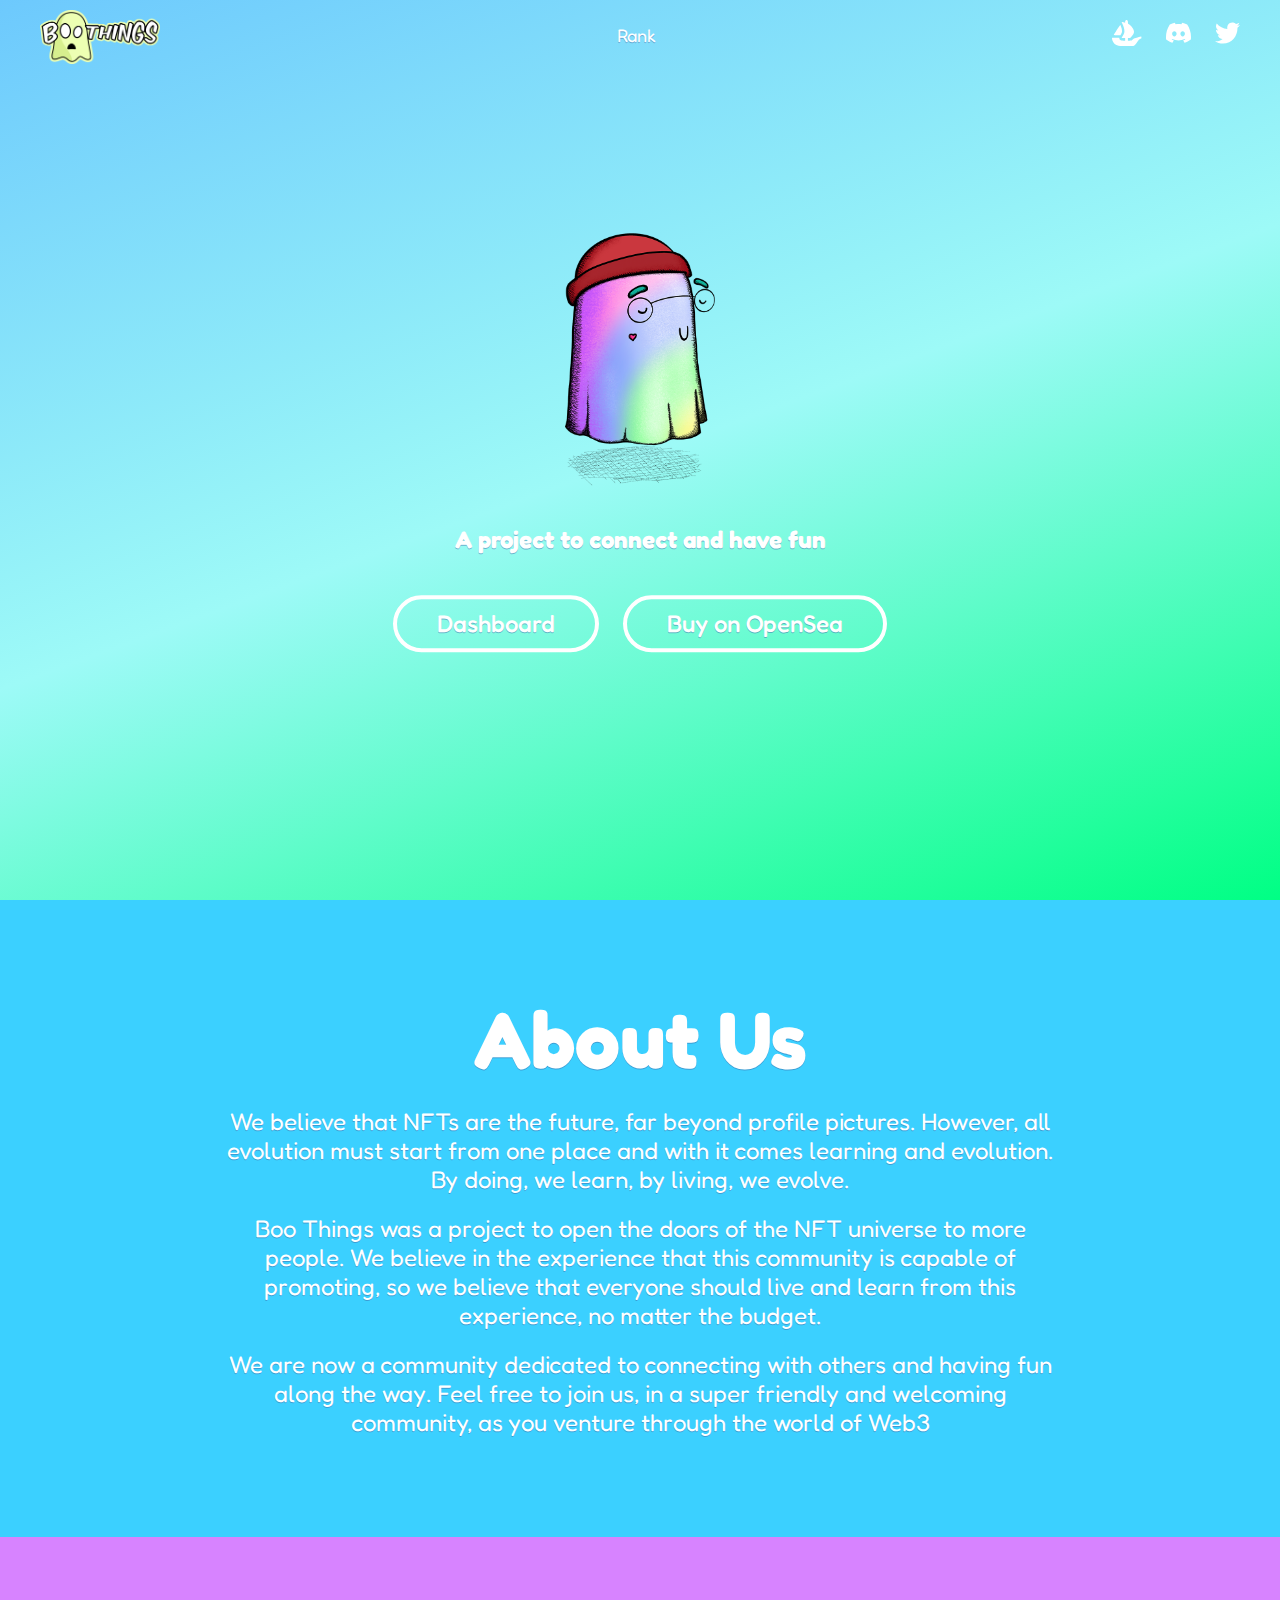
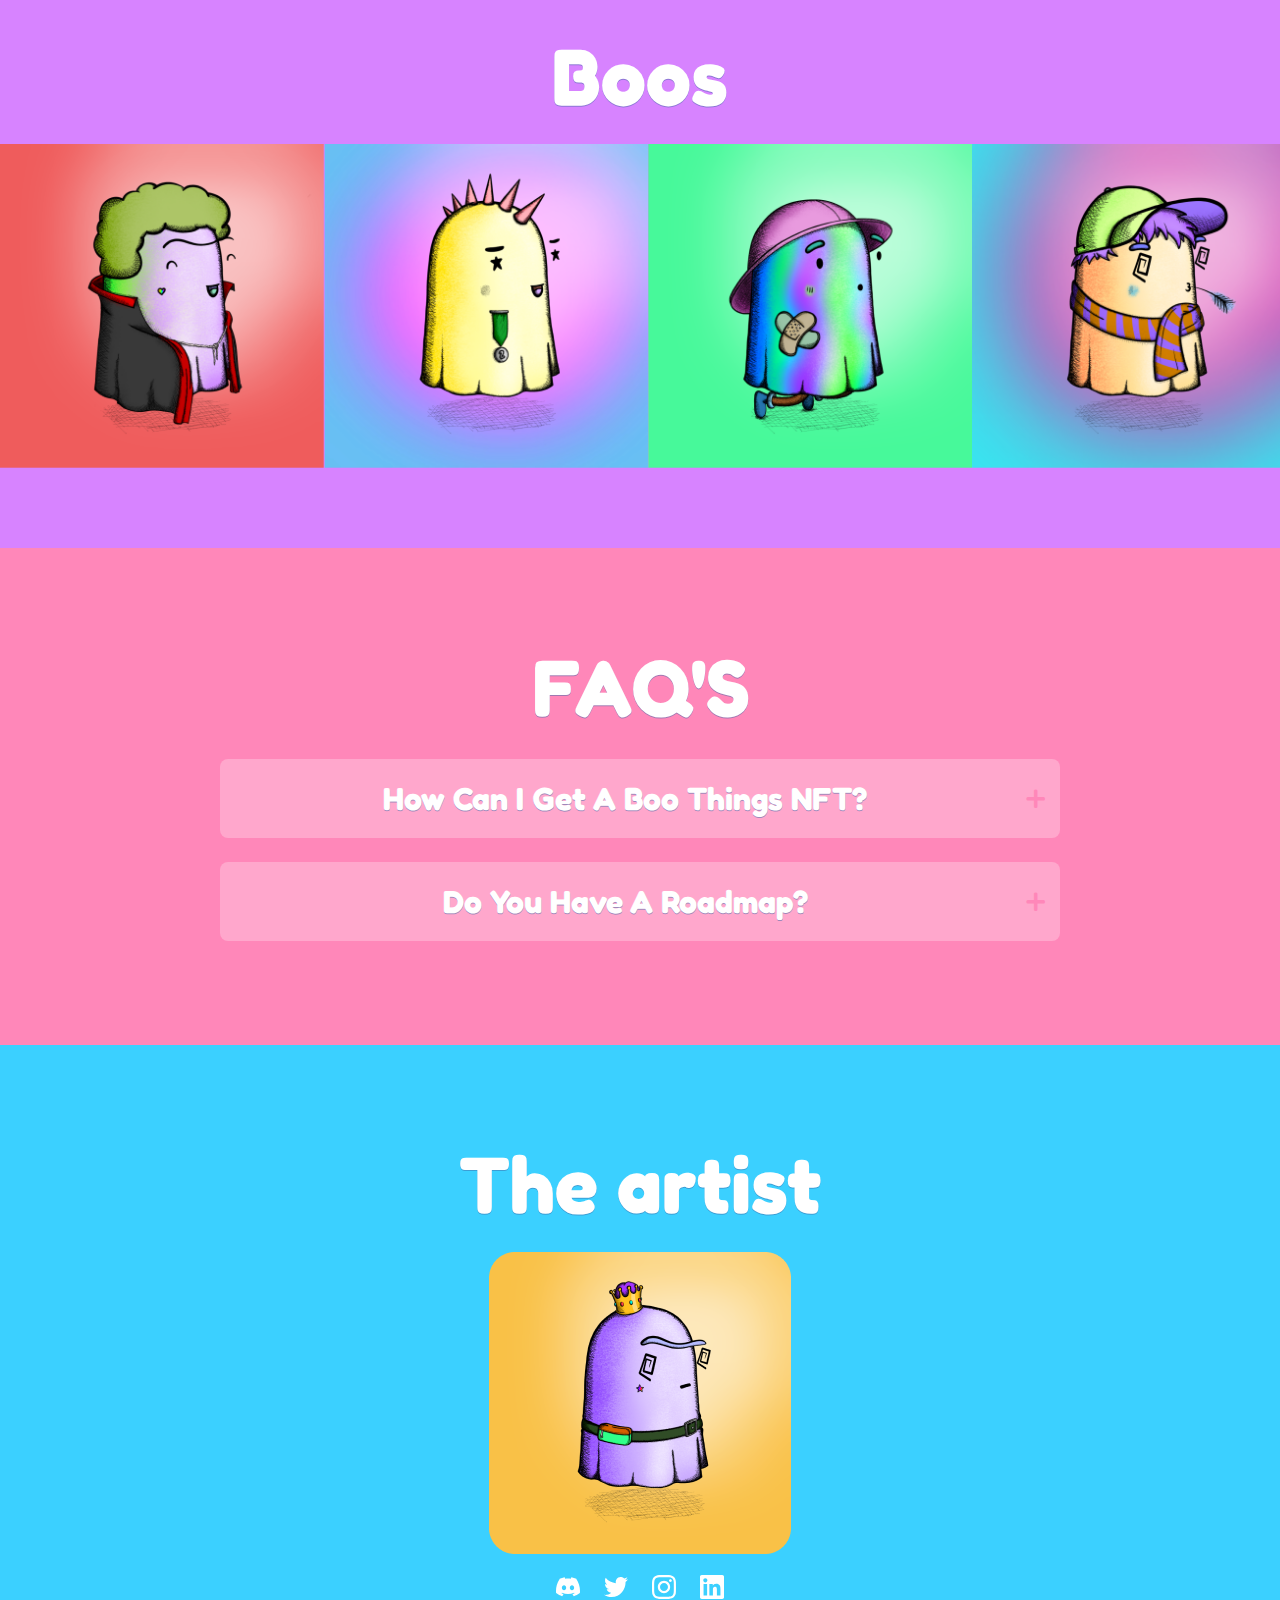
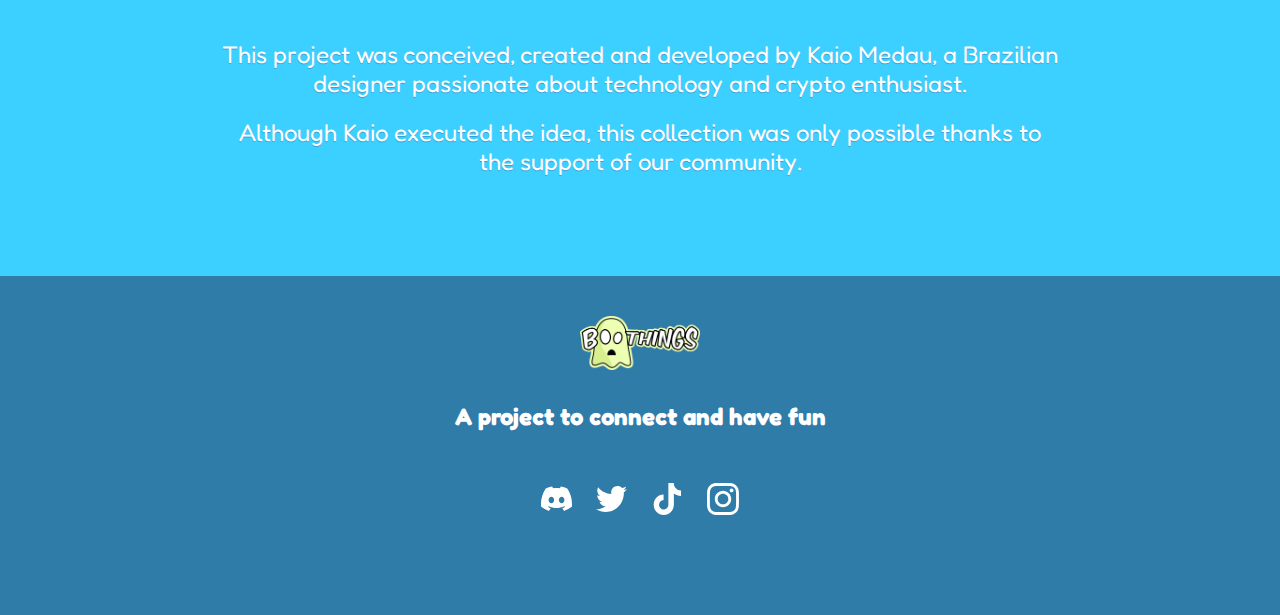
==== commit f4a6a488: "Add dashboard button" ====
--- a/index.html
+++ b/index.html
@@ -59,12 +59,16 @@
 
           <h4>A project to connect and have fun</h4>
 
-          <div class="round_button">
-            <a href="https://opensea.io/collection/boo-things-collection">
-              Buy on OpenSea  
-            </a>
+          <div class="buttons">
+            <div class="round_button">
+              <a href="https://dash.boothings.app">Dashboard</a>
+            </div>
+            <div class="round_button">
+              <a href="https://opensea.io/collection/boo-things-collection">
+                Buy on OpenSea  
+              </a>
+            </div>
           </div>
-          
 
         </div>
       <!-- </div> -->
--- a/styles.css
+++ b/styles.css
@@ -146,15 +146,19 @@
 }
 
 
+.buttons div {
+	display: inline-block;
+}
+
 .round_button {
-	font-size: 32px;
+	font-size: 24px;
 	font-weight: 500;
 	border-radius: 120px;
 	border: solid 4px white;
-	display: block;
+	/*display: block;*/
 	padding: 10px 40px;
 	max-width: 300px;
-	margin: 40px auto 0px;
+	margin: 10px;
 }
 
 .round_button a {
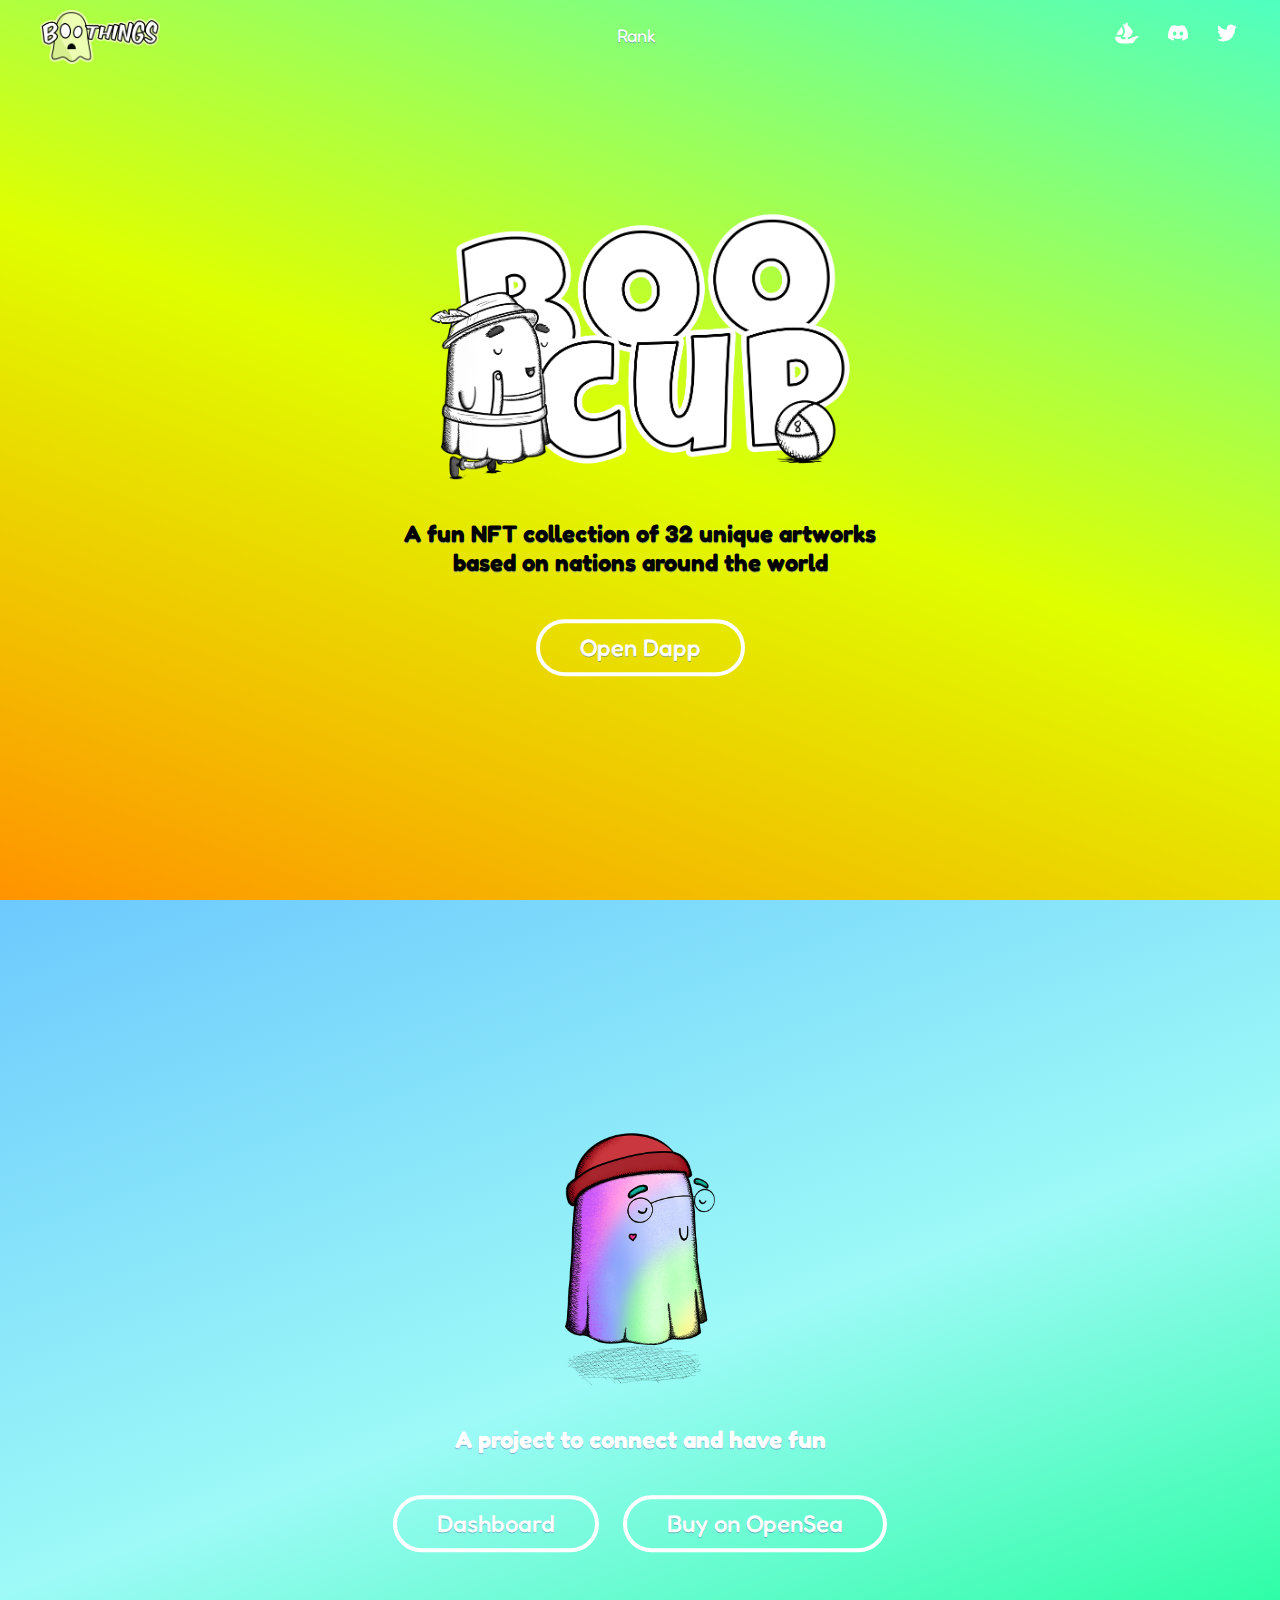
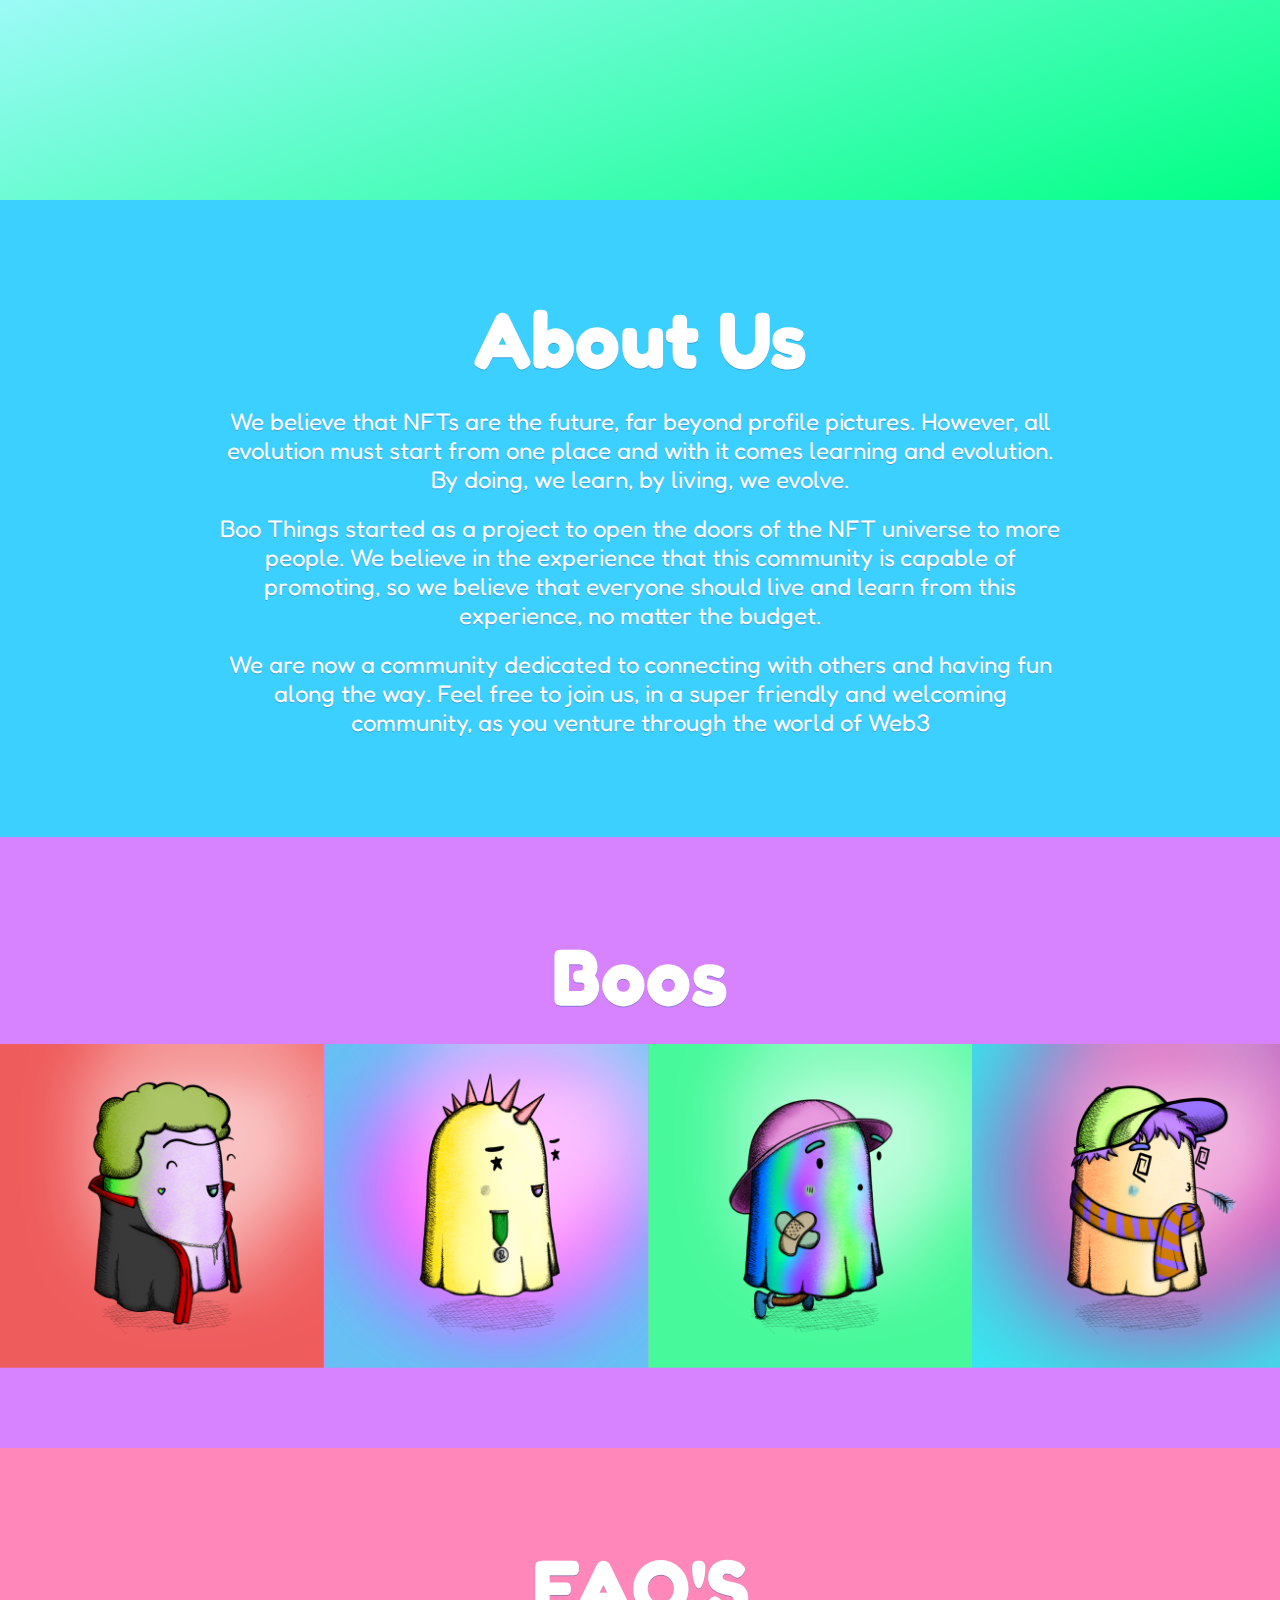
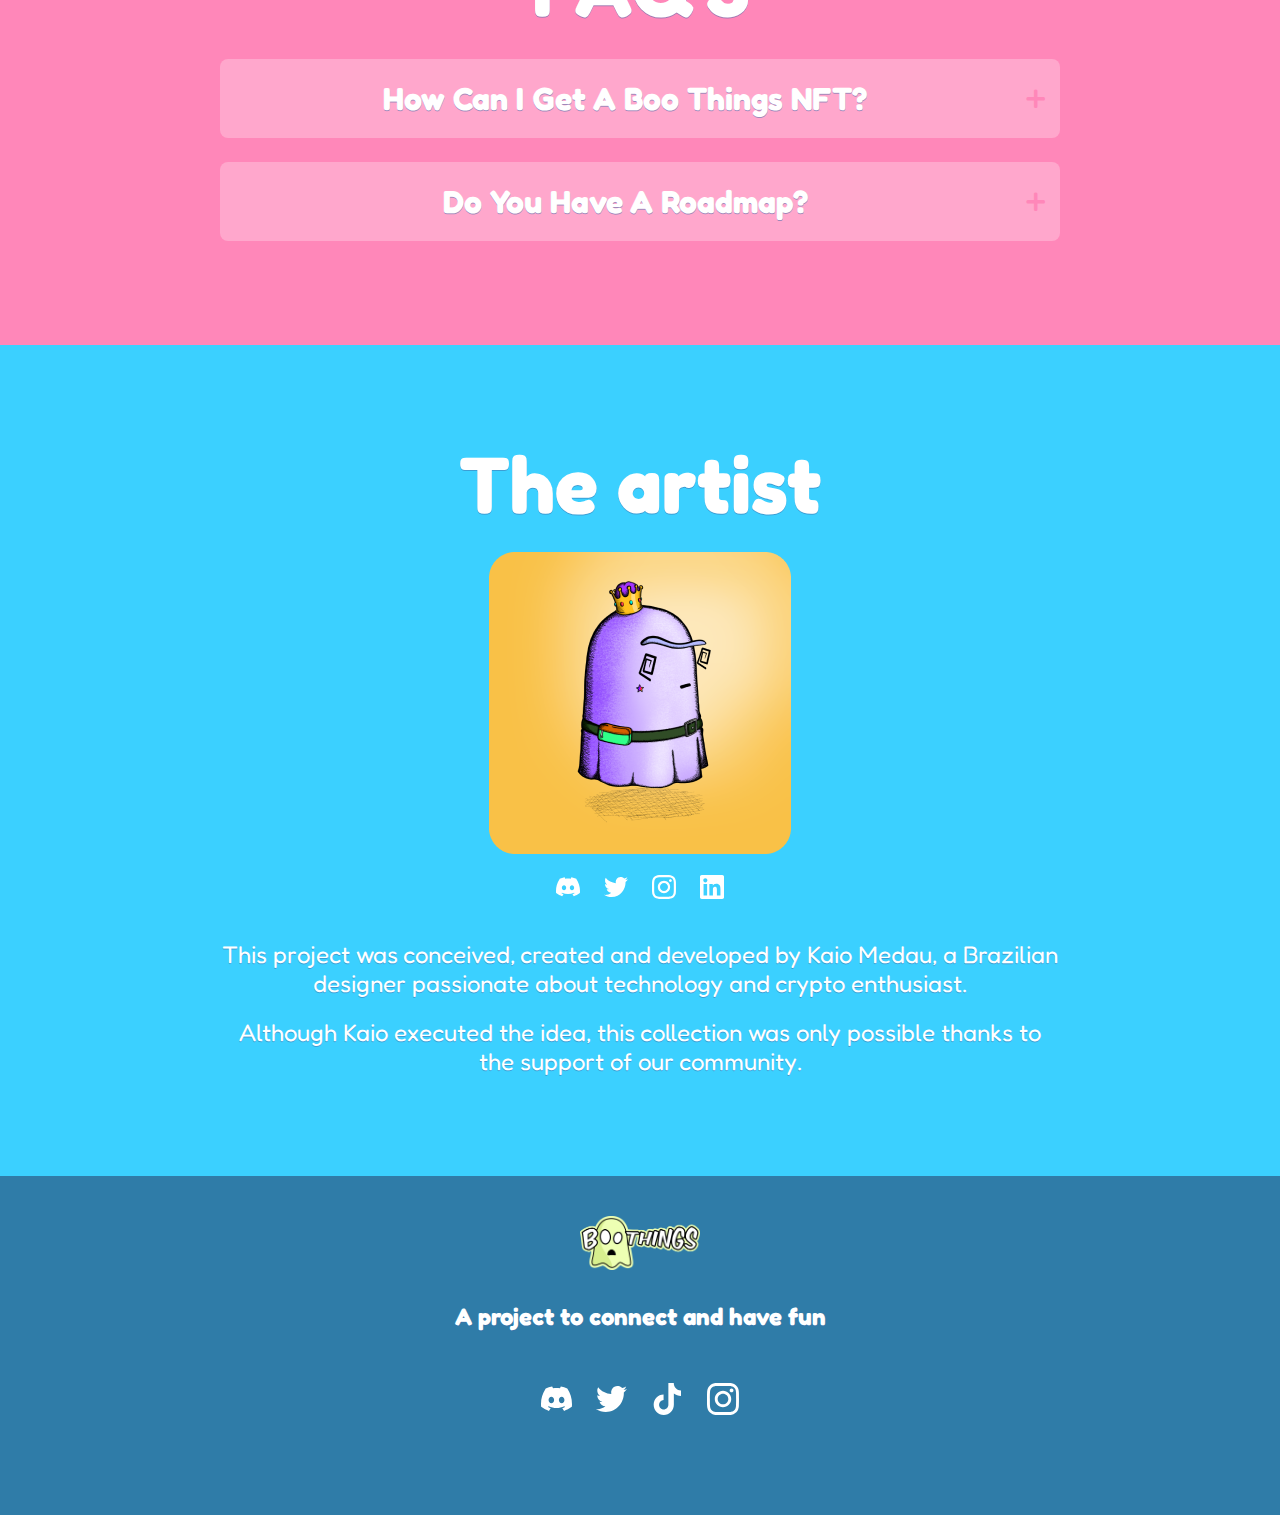
==== commit 50eed7e1: "Add Boo Cup" ====
--- a/index.html
+++ b/index.html
@@ -1,212 +1,291 @@
 <html lang="en">
   <head>
-    <meta charset="utf-8">
-  
+    <meta charset="utf-8" />
+
     <title>Boo Things NFT Collection</title>
-    <meta name="description" content="An NFT Collection to connect and have fun">
-    <meta name="author" content="Kaio Medau">
-    <meta name="viewport" content="width=device-width, initial-scale=1">
-    <link rel="preconnect" href="https://fonts.googleapis.com"> 
-    <link rel="preconnect" href="https://fonts.gstatic.com" crossorigin> 
-    <link href="https://fonts.googleapis.com/css2?family=Fredoka:wght@300;400;500&display=swap" rel="stylesheet">
-
-    <link rel="stylesheet" href="styles.css">
+    <meta
+      name="description"
+      content="An NFT Collection to connect and have fun"
+    />
+    <meta name="author" content="Kaio Medau" />
+    <meta name="viewport" content="width=device-width, initial-scale=1" />
+    <link rel="preconnect" href="https://fonts.googleapis.com" />
+    <link rel="preconnect" href="https://fonts.gstatic.com" crossorigin />
+    <link
+      href="https://fonts.googleapis.com/css2?family=Fredoka:wght@300;400;500&display=swap"
+      rel="stylesheet"
+    />
+
+    <link rel="stylesheet" href="styles.css" />
 
     <!-- Global site tag (gtag.js) - Google Analytics -->
-    <script async src="https://www.googletagmanager.com/gtag/js?id=G-XLTEWWSQ8Q"></script>
+    <script
+      async
+      src="https://www.googletagmanager.com/gtag/js?id=G-XLTEWWSQ8Q"
+    ></script>
     <script>
       window.dataLayer = window.dataLayer || [];
-      function gtag(){dataLayer.push(arguments);}
-      gtag('js', new Date());
-
-      gtag('config', 'G-XLTEWWSQ8Q');
+      function gtag() {
+        dataLayer.push(arguments);
+      }
+      gtag("js", new Date());
+
+      gtag("config", "G-XLTEWWSQ8Q");
     </script>
-
   </head>
 
   <body>
-
-      <div class="session grad_green h_100">
-        <header>
-          <a href="https://boothings.app">
-            <div class="logo"></div>
-          </a>
-
-          <ul class="menu">
-            <li><a href="./rank.html">Rank</a></li>
-          </ul>
-
-          <div class="socials">
-            <a href="https://twitter.com/boothingsnft" target="_blank">
-              <img src="images/twitter.svg" alt="Boo Thinhgs Twitter">
-            </a>
-
-            <a href="https://discord.gg/EJy9NKh3gH" target="_blank">
-              <img src="images/discord.svg" alt="Boo Thinhgs Discord">
-            </a>
-
-            <a href="https://opensea.io/collection/boo-things-collection" target="_blank">
-              <img src="images/opensea-icon.svg" alt="Boo Thinhgs on OpenSea">
+    <div class="session grad_yellow h_100 boo-cup">
+      <header>
+        <a href="https://boothings.app">
+          <div class="logo"></div>
+        </a>
+
+        <ul class="menu">
+          <li><a href="./rank.html">Rank</a></li>
+        </ul>
+
+        <div class="socials">
+          <a href="https://twitter.com/boothingsnft" target="_blank">
+            <img src="images/twitter.svg" alt="Boo Thinhgs Twitter" />
+          </a>
+
+          <a href="https://discord.gg/EJy9NKh3gH" target="_blank">
+            <img src="images/discord.svg" alt="Boo Thinhgs Discord" />
+          </a>
+
+          <a
+            href="https://opensea.io/collection/boo-things-collection"
+            target="_blank"
+          >
+            <img src="images/opensea-icon.svg" alt="Boo Thinhgs on OpenSea" />
+          </a>
+        </div>
+      </header>
+      <div class="hero">
+        <img src="images/boo-cup-transparent.png" />
+
+        <h4>
+          A fun NFT collection of 32 unique artworks based on nations around the
+          world
+        </h4>
+
+        <div class="buttons">
+          <div class="round_button">
+            <a href="https://cup.boothings.app"> Open Dapp </a>
+          </div>
+        </div>
+      </div>
+    </div>
+
+    <div class="session grad_green h_100 ghost_town">
+      <!-- <div class="content"> -->
+      <div class="hero">
+        <img
+          class="boo_ghost ghost"
+          src="images/boo_ghost.png"
+          alt="Boo Things Ghost"
+          width="150"
+        />
+        <br />
+        <img
+          class="boo_ghost shadow"
+          src="images/shadow.png"
+          alt="Boo Things Ghost shadow"
+          width="150"
+        />
+
+        <h4>A project to connect and have fun</h4>
+
+        <div class="buttons">
+          <div class="round_button">
+            <a href="https://dash.boothings.app">Dashboard</a>
+          </div>
+          <div class="round_button">
+            <a href="https://opensea.io/collection/boo-things-collection">
+              Buy on OpenSea
             </a>
           </div>
-        </header>
-
-      <!-- <div class="content"> -->
-        <div class="hero">
-          <img class="boo_ghost ghost" src="images/boo_ghost.png" alt="Boo Things Ghost" width="150" />
-          <br />
-          <img class="boo_ghost shadow" src="images/shadow.png" alt="Boo Things Ghost shadow" width="150" />
-
-          <h4>A project to connect and have fun</h4>
-
-          <div class="buttons">
-            <div class="round_button">
-              <a href="https://dash.boothings.app">Dashboard</a>
-            </div>
-            <div class="round_button">
-              <a href="https://opensea.io/collection/boo-things-collection">
-                Buy on OpenSea  
-              </a>
-            </div>
-          </div>
-
-        </div>
+        </div>
+      </div>
       <!-- </div> -->
-
-      </div>
-
-      <div class="session blue_bg">
-        <div id="about-us" class="content">
-            <h2>About Us</h2>
-
-            <p>We believe that NFTs are the future, far beyond profile pictures. However, all evolution must start from one place and with it comes learning and evolution. By doing, we learn, by living, we evolve.</p>
-
-            <p>Boo Things was a project to open the doors of the NFT universe to more people. We believe in the experience that this community is capable of promoting, so we believe that everyone should live and learn from this experience, no matter the budget.</p>
-
-            <p>We are now a community dedicated to connecting with others and having fun along the way. Feel free to join us, in a super friendly and welcoming community, as you venture through the world of Web3</p>
-        </div>
-      </div>
-
-      <div class="session purple_bg">
-        <div id="featured" class="content">
-            <h2>Boos</h2>
-
-            <div class="wrapper">
-              <ul class="featured-boos">
-                <li><img src="images/boo-00.png"></li>
-                <li><img src="images/boo-01.png"></li>
-                <li><img src="images/boo-02.png"></li>
-                <li><img src="images/boo-03.png"></li>
-                <li><img src="images/boo-04.png"></li>
-                <li><img src="images/boo-05.png"></li>
-                <li><img src="images/boo-00.png"></li>
-                <li><img src="images/boo-01.png"></li>
-                <li><img src="images/boo-02.png"></li>
-                <li><img src="images/boo-03.png"></li>
-                <li><img src="images/boo-04.png"></li>
-                <li><img src="images/boo-05.png"></li>
-              </ul>
-            </div>
-
-        </div>
-      </div>
-
-      <div class="session pink_bg">
-        <div id="faqs" class="content">
-            <h2>FAQ'S</h2>
-
-            <div class="question open">
-              <h5>How can I get a Boo Things NFT?</h5>
-              <div class="plus-sign">+</div>
-              <p>Now that the FREE mint is over, the only ways to get a Boo NFT is to attend our events or buy one from the marketplaces. Our official collection is on <a href="https://opensea.io/collection/boo-things-collection" target="_blank" title="Boo Things Collection on OpenSea">OpenSea.</a></p>
-            </div>
-
-            <div class="question open">
-              <h5>Do You Have a Roadmap?</h5>
-              <div class="plus-sign">+</div>
-              <p>Yes, we created a roadmap with our community, but the time has come to change the direction of the project.</p>
-              <p>We believe that NFT projects need to deliver utility, but we are not here to do what everyone else does just for the sake of doing it.</p>
-              <p>We decided, after delivering almost the entire roadmap, that it was time to go back to our roots and work on utilities that were fun and made sense to our community, even if they seemed small at first.</p>
-              <p>We are walking together towards creating a game and creating an ecosystem of NFT collections, which are linked to each other to generate more utility and value for our holders.</p>
-              <p>We started with a Free Mint and that's why we're taking small but sure steps towards the future to stay here for a long time.</p>
-            </div>
-            
-        </div>
-      </div>
-
-      <div class="session">
-        <div id="team" class="content">
-            <h2>The artist</h2>
-
-            <img src="images/kaiomedau.png" />
-            
-            <br />
-
-            <div class="socials teammember">
-              <a href="https://www.linkedin.com/in/kaiomedau/" target="_blank">
-                <img src="images/linkedIn.svg" alt="Kaio Medau LinkedIn">
-              </a>
-
-              <a href="https://instagram.com/kaiomedau" target="_blank">
-                <img src="images/instagram.svg" alt="Kaio Medau Instagram">
-              </a>
-
-              <a href="https://twitter.com/kaiomedau" target="_blank">
-                <img src="images/twitter.svg" alt="Kaio Medau Twitter">
-              </a>
-
-              <a href="https://discord.gg/EJy9NKh3gH" target="_blank">
-                <img src="images/discord.svg" alt="Boo Thinhgs Discord">
-              </a>
-            </div>
-
-            <p>This project was conceived, created and developed by Kaio Medau, a Brazilian designer passionate about technology and crypto enthusiast.</p> 
-
-            <p>Although Kaio executed the idea, this collection was only possible thanks to the support of our community.</p>            
-        </div>
-      </div>
-
-      <div class="session dark_blue_bg">
-        <div id="team" class="content"> 
-          <div class="logo footer"></div>
-          
-          <h4>A project to connect and have fun</h4> 
-          
-          <div class="socials footer">
-            <a href="https://instagram.com/boothingsnft" target="_blank">
-              <img src="images/instagram.svg" alt="Boo Thinhgs Instagram">
-            </a>
-
-            <a href="https://www.tiktok.com/@boothingsnft" target="_blank">
-              <img src="images/tiktok.svg" alt="Boo Thinhgs TikTok">
-            </a>
-
-            <a href="https://twitter.com/boothingsnft" target="_blank">
-              <img src="images/twitter.svg" alt="Boo Thinhgs Twitter">
-            </a>
-
-            <a href="https://discord.gg/EJy9NKh3gH" target="_blank">
-              <img src="images/discord.svg" alt="Boo Thinhgs Discord">
-            </a>
-          </div>
-        </div>
-
-      </div>
+    </div>
+
+    <div class="session blue_bg">
+      <div id="about-us" class="content">
+        <h2>About Us</h2>
+
+        <p>
+          We believe that NFTs are the future, far beyond profile pictures.
+          However, all evolution must start from one place and with it comes
+          learning and evolution. By doing, we learn, by living, we evolve.
+        </p>
+
+        <p>
+          Boo Things started as a project to open the doors of the NFT universe
+          to more people. We believe in the experience that this community is
+          capable of promoting, so we believe that everyone should live and
+          learn from this experience, no matter the budget.
+        </p>
+
+        <p>
+          We are now a community dedicated to connecting with others and having
+          fun along the way. Feel free to join us, in a super friendly and
+          welcoming community, as you venture through the world of Web3
+        </p>
+      </div>
+    </div>
+
+    <div class="session purple_bg">
+      <div id="featured" class="content">
+        <h2>Boos</h2>
+
+        <div class="wrapper">
+          <ul class="featured-boos">
+            <li><img src="images/boo-00.png" /></li>
+            <li><img src="images/boo-01.png" /></li>
+            <li><img src="images/boo-02.png" /></li>
+            <li><img src="images/boo-03.png" /></li>
+            <li><img src="images/boo-04.png" /></li>
+            <li><img src="images/boo-05.png" /></li>
+            <li><img src="images/boo-00.png" /></li>
+            <li><img src="images/boo-01.png" /></li>
+            <li><img src="images/boo-02.png" /></li>
+            <li><img src="images/boo-03.png" /></li>
+            <li><img src="images/boo-04.png" /></li>
+            <li><img src="images/boo-05.png" /></li>
+          </ul>
+        </div>
+      </div>
+    </div>
+
+    <div class="session pink_bg">
+      <div id="faqs" class="content">
+        <h2>FAQ'S</h2>
+
+        <div class="question open">
+          <h5>How can I get a Boo Things NFT?</h5>
+          <div class="plus-sign">+</div>
+          <p>
+            Now that the FREE mint is over, the only ways to get a Boo NFT is to
+            attend our events or buy one from the marketplaces. Our official
+            collection is on
+            <a
+              href="https://opensea.io/collection/boo-things-collection"
+              target="_blank"
+              title="Boo Things Collection on OpenSea"
+              >OpenSea.</a
+            >
+          </p>
+        </div>
+
+        <div class="question open">
+          <h5>Do You Have a Roadmap?</h5>
+          <div class="plus-sign">+</div>
+          <p>
+            Yes, we created a roadmap with our community, but the time has come
+            to change the direction of the project.
+          </p>
+          <p>
+            We believe that NFT projects need to deliver utility, but we are not
+            here to do what everyone else does just for the sake of doing it.
+          </p>
+          <p>
+            We decided, after delivering almost the entire roadmap, that it was
+            time to go back to our roots and work on utilities that were fun and
+            made sense to our community, even if they seemed small at first.
+          </p>
+          <p>
+            We are walking together towards creating a game and creating an
+            ecosystem of NFT collections, which are linked to each other to
+            generate more utility and value for our holders.
+          </p>
+          <p>
+            We started with a Free Mint and that's why we're taking small but
+            sure steps towards the future to stay here for a long time.
+          </p>
+        </div>
+      </div>
+    </div>
+
+    <div class="session">
+      <div id="team" class="content">
+        <h2>The artist</h2>
+
+        <img src="images/kaiomedau.png" />
+
+        <br />
+
+        <div class="socials teammember">
+          <a href="https://www.linkedin.com/in/kaiomedau/" target="_blank">
+            <img src="images/linkedIn.svg" alt="Kaio Medau LinkedIn" />
+          </a>
+
+          <a href="https://instagram.com/kaiomedau" target="_blank">
+            <img src="images/instagram.svg" alt="Kaio Medau Instagram" />
+          </a>
+
+          <a href="https://twitter.com/kaiomedau" target="_blank">
+            <img src="images/twitter.svg" alt="Kaio Medau Twitter" />
+          </a>
+
+          <a href="https://discord.gg/EJy9NKh3gH" target="_blank">
+            <img src="images/discord.svg" alt="Boo Thinhgs Discord" />
+          </a>
+        </div>
+
+        <p>
+          This project was conceived, created and developed by Kaio Medau, a
+          Brazilian designer passionate about technology and crypto enthusiast.
+        </p>
+
+        <p>
+          Although Kaio executed the idea, this collection was only possible
+          thanks to the support of our community.
+        </p>
+      </div>
+    </div>
+
+    <div class="session dark_blue_bg">
+      <div id="team" class="content">
+        <div class="logo footer"></div>
+
+        <h4>A project to connect and have fun</h4>
+
+        <div class="socials footer">
+          <a href="https://instagram.com/boothingsnft" target="_blank">
+            <img src="images/instagram.svg" alt="Boo Thinhgs Instagram" />
+          </a>
+
+          <a href="https://www.tiktok.com/@boothingsnft" target="_blank">
+            <img src="images/tiktok.svg" alt="Boo Thinhgs TikTok" />
+          </a>
+
+          <a href="https://twitter.com/boothingsnft" target="_blank">
+            <img src="images/twitter.svg" alt="Boo Thinhgs Twitter" />
+          </a>
+
+          <a href="https://discord.gg/EJy9NKh3gH" target="_blank">
+            <img src="images/discord.svg" alt="Boo Thinhgs Discord" />
+          </a>
+        </div>
+      </div>
+    </div>
 
     <script type="text/javascript">
-      
-      var questions = document.getElementsByClassName('question');
-      console.log (questions);
-
-      var openUestions = Array.prototype.filter.call(questions, function(question){
-        question.classList.toggle('open');
-
-        question.addEventListener('click', function() {
-          question.classList.toggle('open');
-        });
-      });
-
+      var questions = document.getElementsByClassName("question");
+      console.log(questions);
+
+      var openUestions = Array.prototype.filter.call(
+        questions,
+        function (question) {
+          question.classList.toggle("open");
+
+          question.addEventListener("click", function () {
+            question.classList.toggle("open");
+          });
+        }
+      );
     </script>
-
   </body>
-</html>+</html>
--- a/styles.css
+++ b/styles.css
@@ -1,387 +1,417 @@
-html, body {
-	margin: 0;
-	padding: 0;
-	width: 100%;
-	height: 100%;
-
-	text-shadow: 0px 1px 0px rgba(63,107,169, 0.5);
-	font-family:'Fredoka', sans-serif;
-	text-align:center;
-	letter-spacing:0;
-	color:white;
-	font-size:16px;
-
-	background: #3bd0ff;
-}
-
-
-.grad_green { 
-	background-image:linear-gradient(-20deg, rgba(0, 255, 132.0000073313713, 1) 0%,rgba(157.0000058412552, 250.00000029802322, 247.00000047683716, 1) 49.47916567325592%,rgba(109.00000110268593, 201.00000321865082, 253.0000001192093, 1) 100%) ;
+html,
+body {
+  margin: 0;
+  padding: 0;
+  width: 100%;
+  height: 100%;
+
+  text-shadow: 0px 1px 0px rgba(63, 107, 169, 0.5);
+  font-family: "Fredoka", sans-serif;
+  text-align: center;
+  letter-spacing: 0;
+  color: white;
+  font-size: 16px;
+
+  background: #3bd0ff;
+}
+
+.grad_green {
+  background-image: linear-gradient(
+    -20deg,
+    rgba(0, 255, 132, 1) 0%,
+    rgba(157, 250, 247, 1) 49%,
+    rgba(109, 201, 253, 1) 100%
+  );
+}
+
+.grad_yellow {
+  background-image: linear-gradient(
+    20deg,
+    rgba(255, 147, 0, 1) 0%,
+    rgba(223, 255, 0, 1) 50%,
+    rgba(79, 255, 193, 1) 100%
+  );
 }
 
 .blue_bg {
-	background-color: #3bd0ff;
+  background-color: #3bd0ff;
 }
 
 .pink_bg {
-	background-color: #FF87B9;	
+  background-color: #ff87b9;
 }
 
 .purple_bg {
-	background-color: #D783FF;
+  background-color: #d783ff;
 }
 
 .dark_blue_bg {
-	background-color: #2F7CA8;
+  background-color: #2f7ca8;
 }
 
 div {
-	overflow: auto;
+  overflow: auto;
 }
 
 a {
-	text-decoration: none;
-	color: black;
-	/*border: solid red;*/
-}
-
+  text-decoration: none;
+  color: black;
+  /*border: solid red;*/
+}
 
 header {
-	display: block;
-	/*border: solid 4px red;*/
-	font-size: 24px;
-	margin: 0 40px;
-	height: 80px;
-}
-
-header ul{
-	list-style: none;
-	/*border: solid red;*/
-	display: inline-block;
-	padding: 0;
-}
-
-header li{
-	display: inline-block;
-	margin: 0 14px;
+  display: block;
+  /*border: solid 4px red;*/
+  font-size: 24px;
+  margin: 0 40px;
+  height: 80px;
+}
+
+header ul {
+  list-style: none;
+  /*border: solid red;*/
+  display: inline-block;
+  padding: 0;
+}
+
+header li {
+  display: inline-block;
+  margin: 0 14px;
 }
 
 footer {
-	height: 80px;
+  height: 80px;
 }
 
 h2 {
-	font-size: 80px;
-	margin: 50px 20px 20px 20px;
+  font-size: 80px;
+  margin: 50px 20px 20px 20px;
 }
 
 h4 {
-	font-size: 24px;
+  font-size: 24px;
 }
 
 .h_100 {
-	min-height: 100%;
+  min-height: 100%;
 }
 
 .content {
-	position: relative;
-	margin: 40px;
-	padding-bottom: 40px;
-	/*border: solid;*/
+  position: relative;
+  margin: 40px;
+  padding-bottom: 40px;
+  /*border: solid;*/
 }
 
 .content p {
-	width: 70%;
-	font-size: 24px;
-	margin: 20px auto;
+  width: 70%;
+  font-size: 24px;
+  margin: 20px auto;
 }
 
 .socials {
-	display: inline-block;
-	float: right;
-	margin: 20px 0;
+  display: inline-block;
+  float: right;
+  margin: 20px 0;
 }
 
 .socials a {
-	display: inline-block;
-	float: right;
-	margin-left: 24px;
+  display: inline-block;
+  float: right;
+  margin-left: 24px;
 }
 
 .socials img {
-	height: 26px;
-}
-
-.socials.teammember, .socials.footer {
-	float: none;
+  height: 26px;
+}
+
+.socials.teammember,
+.socials.footer {
+  float: none;
 }
 
 .socials.teammember img {
-	width: 24px;
-}
-
-.socials a:last-of-type, 
+  width: 24px;
+}
+
+.socials a:last-of-type,
 .socials.teammember a:last-of-type,
 .socials.footer a:last-of-type {
-	margin-left: 0px;
+  margin-left: 0px;
 }
 
 .socials.footer img {
-	height: 32px;
-}
-
-.logo { 
-	width:120px;
-	height:54px;
-	margin: 10px 0;
-	background-image:url(images/logo_ent_dados_asset_10_3x_1.png);
-	background-repeat:no-repeat;
-	background-size:120px;
-	float: left;
+  height: 32px;
+}
+
+.logo {
+  width: 120px;
+  height: 54px;
+  margin: 10px 0;
+  background-image: url(images/logo_ent_dados_asset_10_3x_1.png);
+  background-repeat: no-repeat;
+  background-size: 120px;
+  float: left;
 }
 
 .logo.footer {
-	float: none;
-	margin: 0px auto;
-}
-
+  float: none;
+  margin: 0px auto;
+}
 
 .buttons div {
-	display: inline-block;
+  display: inline-block;
 }
 
 .round_button {
-	font-size: 24px;
-	font-weight: 500;
-	border-radius: 120px;
-	border: solid 4px white;
-	/*display: block;*/
-	padding: 10px 40px;
-	max-width: 300px;
-	margin: 10px;
+  font-size: 24px;
+  font-weight: 500;
+  border-radius: 120px;
+  border: solid 4px white;
+  /*display: block;*/
+  padding: 10px 40px;
+  max-width: 300px;
+  margin: 10px;
 }
 
 .round_button a {
-	color: #fff;
+  color: #fff;
 }
 
 .round_button a:hover {
-	text-decoration: underline;
+  text-decoration: underline;
+}
+
+.ghost_town {
+  position: relative;
 }
 
 .hero {
-	position: absolute;
-  	top: 50%;
-  	-ms-transform: translateY(-50%);
-  	transform: translateY(-50%);
-  	width: 100%;
-  	overflow: visible;
-  	/*border: solid;*/
+  position: absolute;
+  top: 50%;
+  -ms-transform: translateY(-50%);
+  transform: translateY(-50%);
+  width: 100%;
+  overflow: visible;
+  /*border: solid;*/
 }
 
 .hero h4 {
-	margin-top: 40px;
+  margin-top: 40px;
 }
 
 .ghost {
-	transform: translatey(0px);
-	animation: float 3s ease-in-out infinite;
+  transform: translatey(0px);
+  animation: float 3s ease-in-out infinite;
 }
 
 .question {
-	position: relative;
-	background-color: #FFA7CC;
-	border-radius: 8px;
-	margin: 24px auto;
-	width: 70%;
+  position: relative;
+  background-color: #ffa7cc;
+  border-radius: 8px;
+  margin: 24px auto;
+  width: 70%;
 }
 
 .question h5 {
-	font-size: 32px;
-	margin: 20px 50px 20px 20px;
-	text-transform: capitalize;
+  font-size: 32px;
+  margin: 20px 50px 20px 20px;
+  text-transform: capitalize;
 }
 
 .plus-sign {
-	font-size: 40px;
-	position: absolute;
-	width: 50px;
-	height: 60px;
-	right: 0;
-	top: 11px;
-	color: #FF87B9;
-	text-shadow: none;
+  font-size: 40px;
+  position: absolute;
+  width: 50px;
+  height: 60px;
+  right: 0;
+  top: 11px;
+  color: #ff87b9;
+  text-shadow: none;
 }
 
 .question p {
-	margin-bottom: 32px;
-	display: none;
+  margin-bottom: 32px;
+  display: none;
 }
 
 .question.open p {
-	display: block;
+  display: block;
 }
 
 #featured {
-	margin-left: 0;
-	margin-right: 0;
+  margin-left: 0;
+  margin-right: 0;
 }
 
 .wrapper {
-	overflow: hidden;
+  overflow: hidden;
 }
 
 .featured-boos {
-	list-style: none;
-	padding: 0;
-	margin: 0;
-	width: 4000px;
-	animation: slide 20s ease-in-out infinite;
+  list-style: none;
+  padding: 0;
+  margin: 0;
+  width: 4000px;
+  animation: slide 20s ease-in-out infinite;
 }
 
 .featured-boos li {
-	display: inline-block;
-	padding: 0;
-	margin: 0;
-	float: left;
+  display: inline-block;
+  padding: 0;
+  margin: 0;
+  float: left;
 }
 
 .featured-boos img {
-	width: 324px;
-}
-
-#boos-rank, #pagination {
-	list-style: none;
-	margin: 0;
-	padding: 0;
+  width: 324px;
+}
+
+#boos-rank,
+#pagination {
+  list-style: none;
+  margin: 0;
+  padding: 0;
 }
 
 .booRank {
-	display: inline-block;
-	width: 200px;
-	background: #fff;
-	border-radius: 12px;
-	overflow: hidden;
-	margin-right: 10px;
-	margin-bottom: 40px;
+  display: inline-block;
+  width: 200px;
+  background: #fff;
+  border-radius: 12px;
+  overflow: hidden;
+  margin-right: 10px;
+  margin-bottom: 40px;
 }
 
 .booRank img {
-	width: 200px;
-	height: 200px;
-	display: inline-block;
+  width: 200px;
+  height: 200px;
+  display: inline-block;
 }
 
 .booRank h4 {
-	display: inline-block;
-	float: left;
-	margin: 10px 0 20px 16px;
-	color: #3bd0ff;
-	text-transform: uppercase;
-	font-size: 18px;
+  display: inline-block;
+  float: left;
+  margin: 10px 0 20px 16px;
+  color: #3bd0ff;
+  text-transform: uppercase;
+  font-size: 18px;
 }
 
 .booRank .boo-number {
-	display: inline-block;
-	float: right;
-	font-size: 18px;
-	color: black;
-	margin: 10px 16px 20px 0;
+  display: inline-block;
+  float: right;
+  font-size: 18px;
+  color: black;
+  margin: 10px 16px 20px 0;
 }
 
 #pagination li {
-	display: inline-block;
-	padding: 10px 14px;
-	background: white;
-	border-radius: 12px;
-	margin-right: 8px;
+  display: inline-block;
+  padding: 10px 14px;
+  background: white;
+  border-radius: 12px;
+  margin-right: 8px;
 }
 
 #pagination li:hover {
-	background: #ebebeb;
+  background: #ebebeb;
 }
 
 .menu a {
-	font-size: 18px;
-	color: #fff;
+  font-size: 18px;
+  color: #fff;
 }
 
 .menu a:hover {
-	color: black;
-}
-
-
+  color: black;
+}
+
+.boo-cup h4 {
+  max-width: 520px;
+  margin-left: auto;
+  margin-right: auto;
+  color: #000;
+}
+
+.boo-cup img {
+  max-width: 420px;
+  width: 80%;
+}
 
 /* Medium devices (landscape tablets, 768px and up) */
 @media only screen and (max-width: 768px) {
-	/*header ul {display: none;}*/
-
-	.round_button {
-		font-size: 24px;
-		padding: 20px 32px;
-		max-width: 280px;
-	}
-
-	.content, header {
-		margin-left: 20px;
-		margin-right: 20px;
-	}
-	.content p {
-		width: auto;
-	}
-
-	.question {
-		width: auto;
-	}
-
-	.question p {
-		margin-left: 10px;
-		margin-right: 10px;
-	}
-
-	.booRank {
-		width: 180px;
-	}
-
-	.booRank img {
-		width: 180px;
-		height: 180px;
-	}	
-
-	.booRank h4, .booRank .boo-number {
-		font-size: 16px;
-	}
-}
-
-
-} 
+  /*header ul {display: none;}*/
+  .menu {
+    display: none;
+  }
+
+  .round_button {
+    font-size: 24px;
+    padding: 20px 32px;
+    max-width: 280px;
+  }
+
+  .content,
+  header {
+    margin-left: 20px;
+    margin-right: 20px;
+  }
+  .content p {
+    width: auto;
+  }
+
+  .question {
+    width: auto;
+  }
+
+  .question p {
+    margin-left: 10px;
+    margin-right: 10px;
+  }
+
+  .booRank {
+    width: 180px;
+  }
+
+  .booRank img {
+    width: 180px;
+    height: 180px;
+  }
+
+  .booRank h4,
+  .booRank .boo-number {
+    font-size: 16px;
+  }
+}
 
 @media only screen and (max-height: 450px) {
-	.round_button {
-		display: none;
-	}	
+  .round_button {
+    display: none;
+  }
 }
 
 @keyframes slide {
-	0% {
-		transform: translatex(0);
-	}
-	50% {
-		transform: translatex(-41%);
-	}
-	100% {
-		transform: translatex(0);
-	}
+  0% {
+    transform: translatex(0);
+  }
+  50% {
+    transform: translatex(-41%);
+  }
+  100% {
+    transform: translatex(0);
+  }
 }
 
 @keyframes float {
-	0% {
-		transform: translatey(0px);
-	}
-	50% {
-		transform: translatey(-10px);
-	}
-	100% {
-		transform: translatey(0px);
-	}
-}+  0% {
+    transform: translatey(0px);
+  }
+  50% {
+    transform: translatey(-10px);
+  }
+  100% {
+    transform: translatey(0px);
+  }
+}
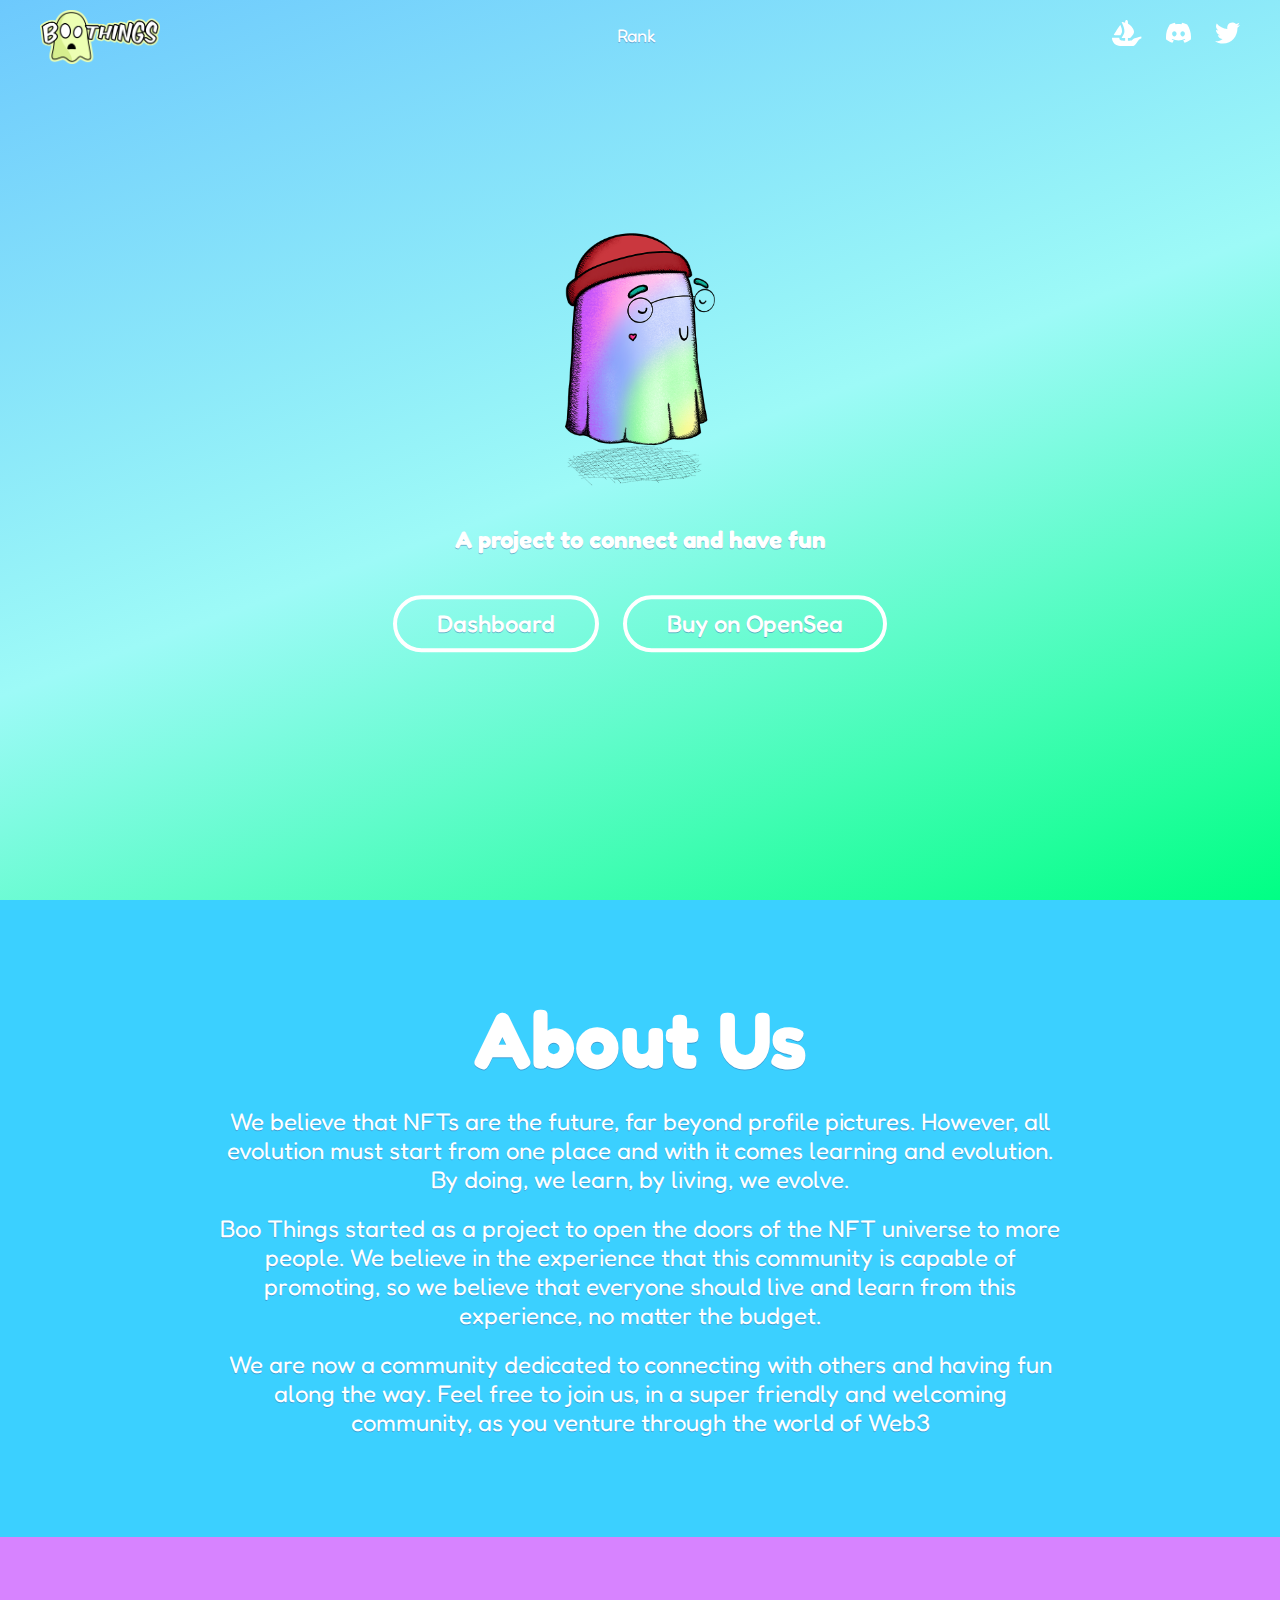
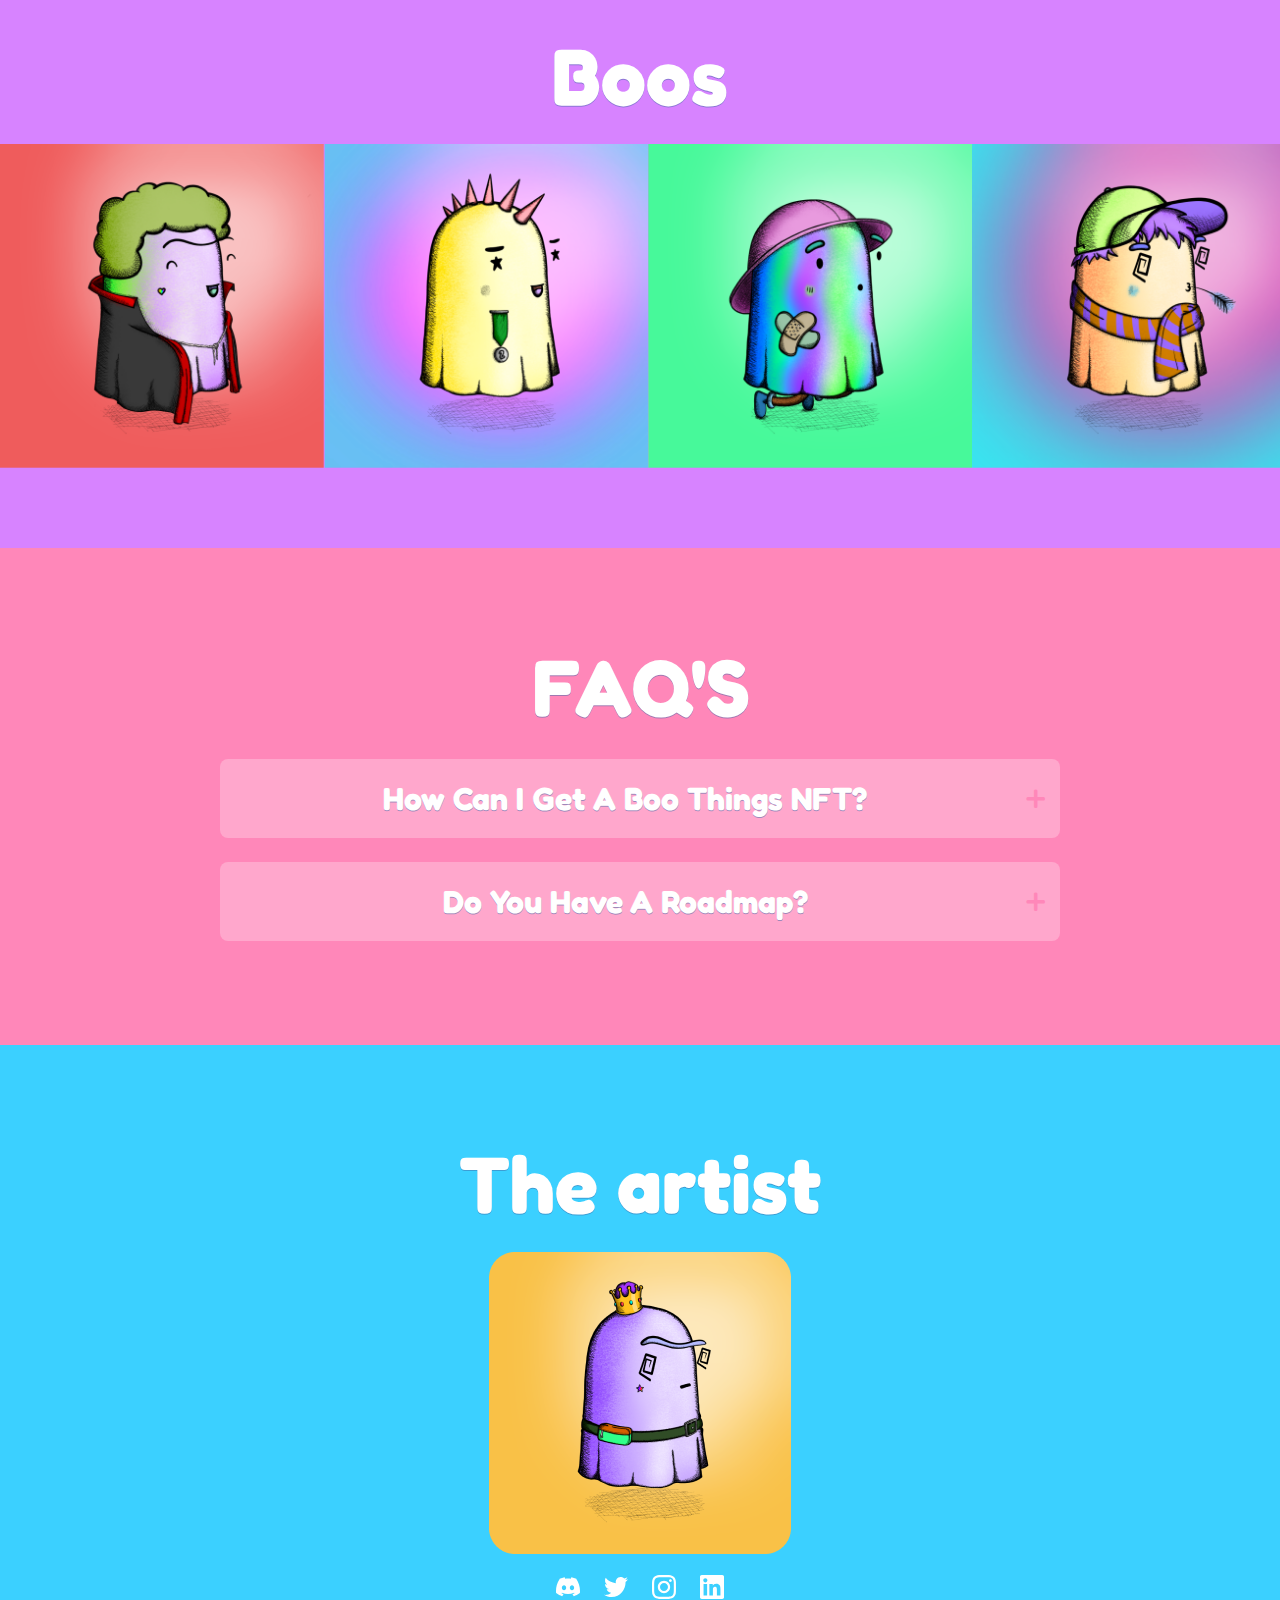
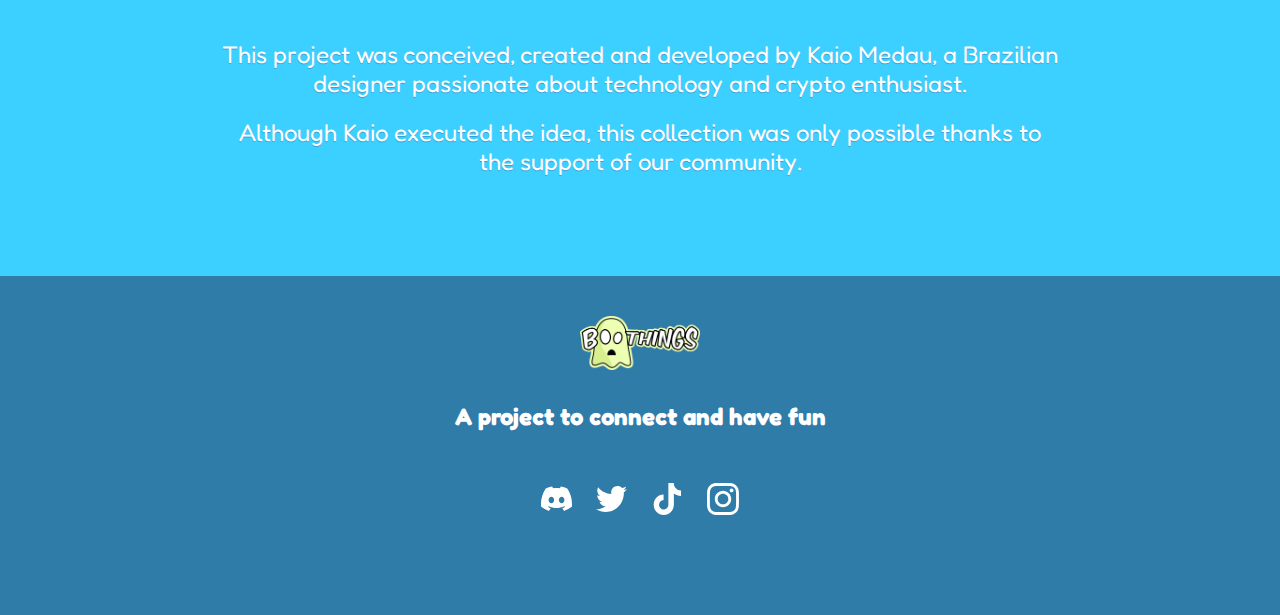
==== commit f503cd65: "Remove Boo Cup from home" ====
--- a/index.html
+++ b/index.html
@@ -35,8 +35,8 @@
   </head>
 
   <body>
-    <div class="session grad_yellow h_100 boo-cup">
-      <header>
+    <!-- <div class="session grad_yellow h_100 boo-cup"> -->
+    <!-- <header>
         <a href="https://boothings.app">
           <div class="logo"></div>
         </a>
@@ -61,8 +61,8 @@
             <img src="images/opensea-icon.svg" alt="Boo Thinhgs on OpenSea" />
           </a>
         </div>
-      </header>
-      <div class="hero">
+      </header> -->
+    <!-- <div class="hero">
         <img src="images/boo-cup-transparent.png" />
 
         <h4>
@@ -75,11 +75,36 @@
             <a href="https://cup.boothings.app"> Open Dapp </a>
           </div>
         </div>
-      </div>
-    </div>
+      </div> -->
+    <!-- </div> -->
 
     <div class="session grad_green h_100 ghost_town">
-      <!-- <div class="content"> -->
+      <header>
+        <a href="https://boothings.app">
+          <div class="logo"></div>
+        </a>
+
+        <ul class="menu">
+          <li><a href="./rank.html">Rank</a></li>
+        </ul>
+
+        <div class="socials">
+          <a href="https://twitter.com/boothingsnft" target="_blank">
+            <img src="images/twitter.svg" alt="Boo Thinhgs Twitter" />
+          </a>
+
+          <a href="https://discord.gg/EJy9NKh3gH" target="_blank">
+            <img src="images/discord.svg" alt="Boo Thinhgs Discord" />
+          </a>
+
+          <a
+            href="https://opensea.io/collection/boo-things-collection"
+            target="_blank"
+          >
+            <img src="images/opensea-icon.svg" alt="Boo Thinhgs on OpenSea" />
+          </a>
+        </div>
+      </header>
       <div class="hero">
         <img
           class="boo_ghost ghost"
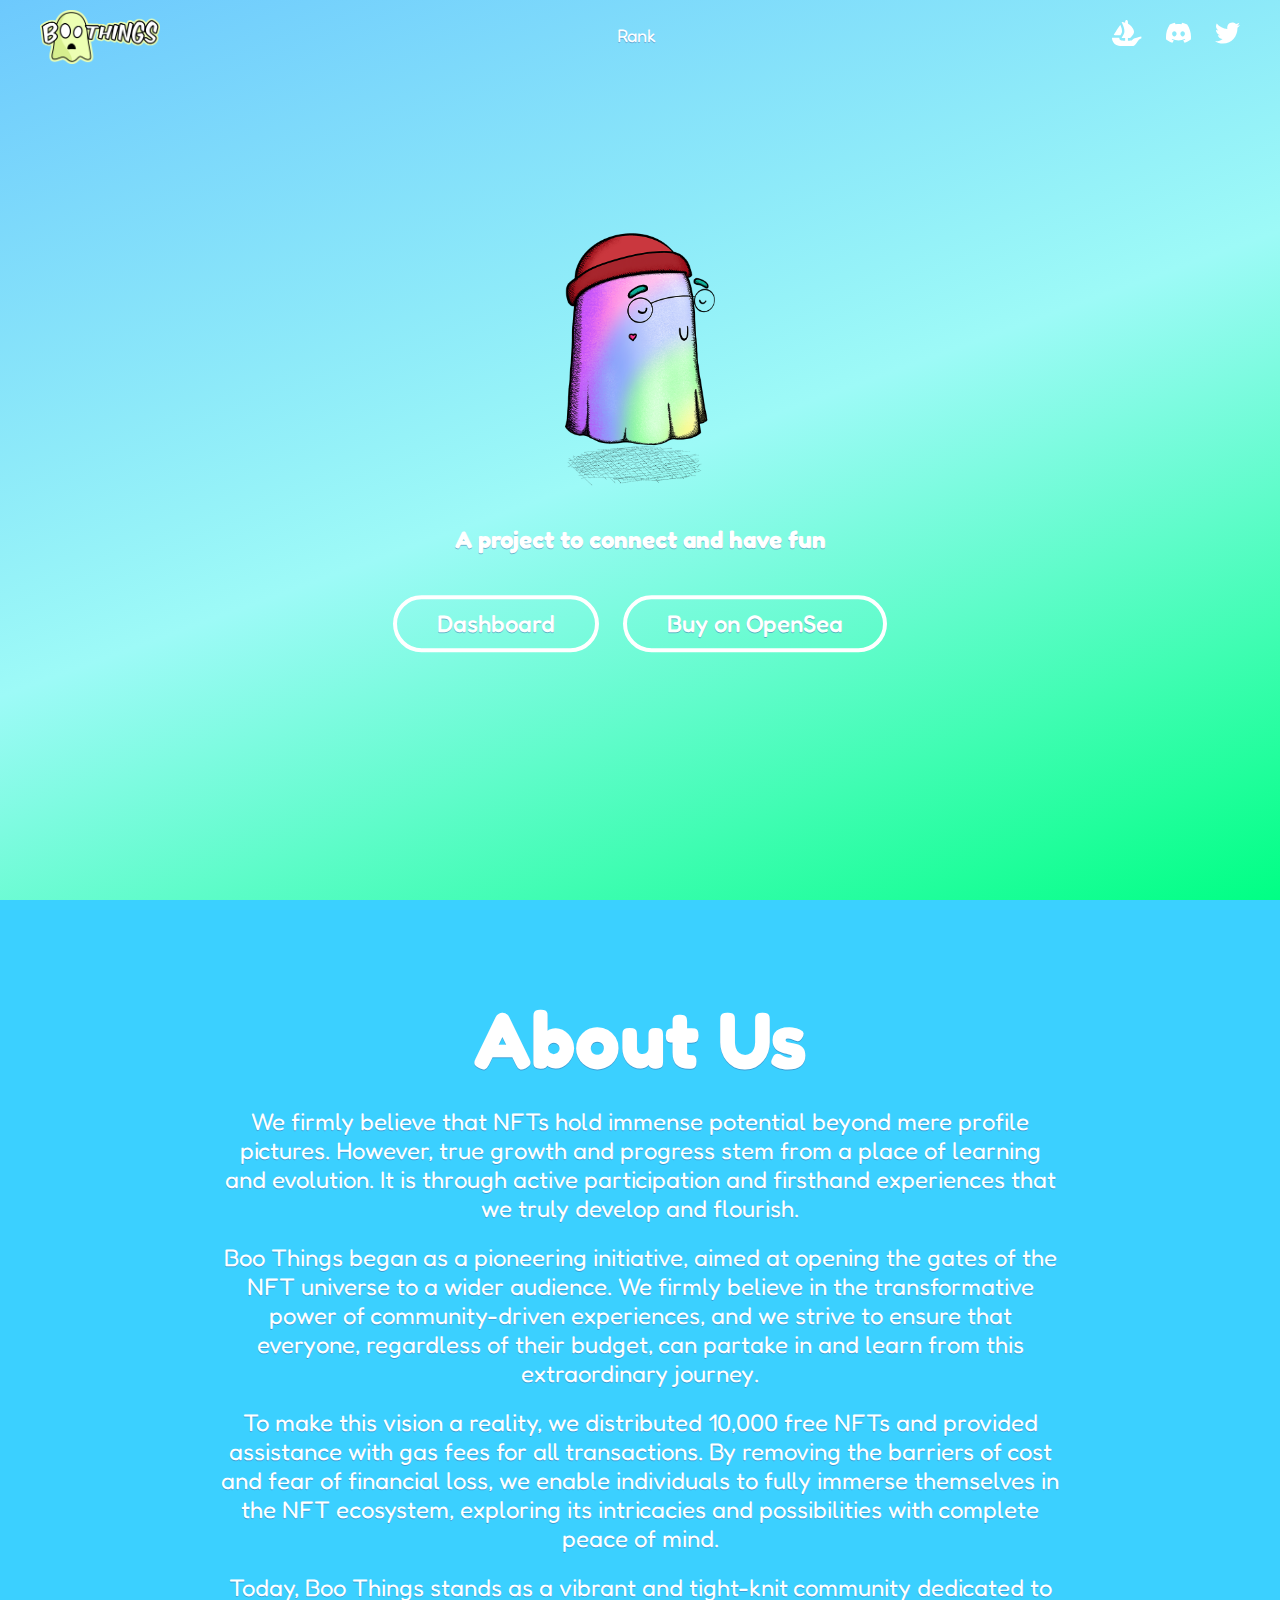
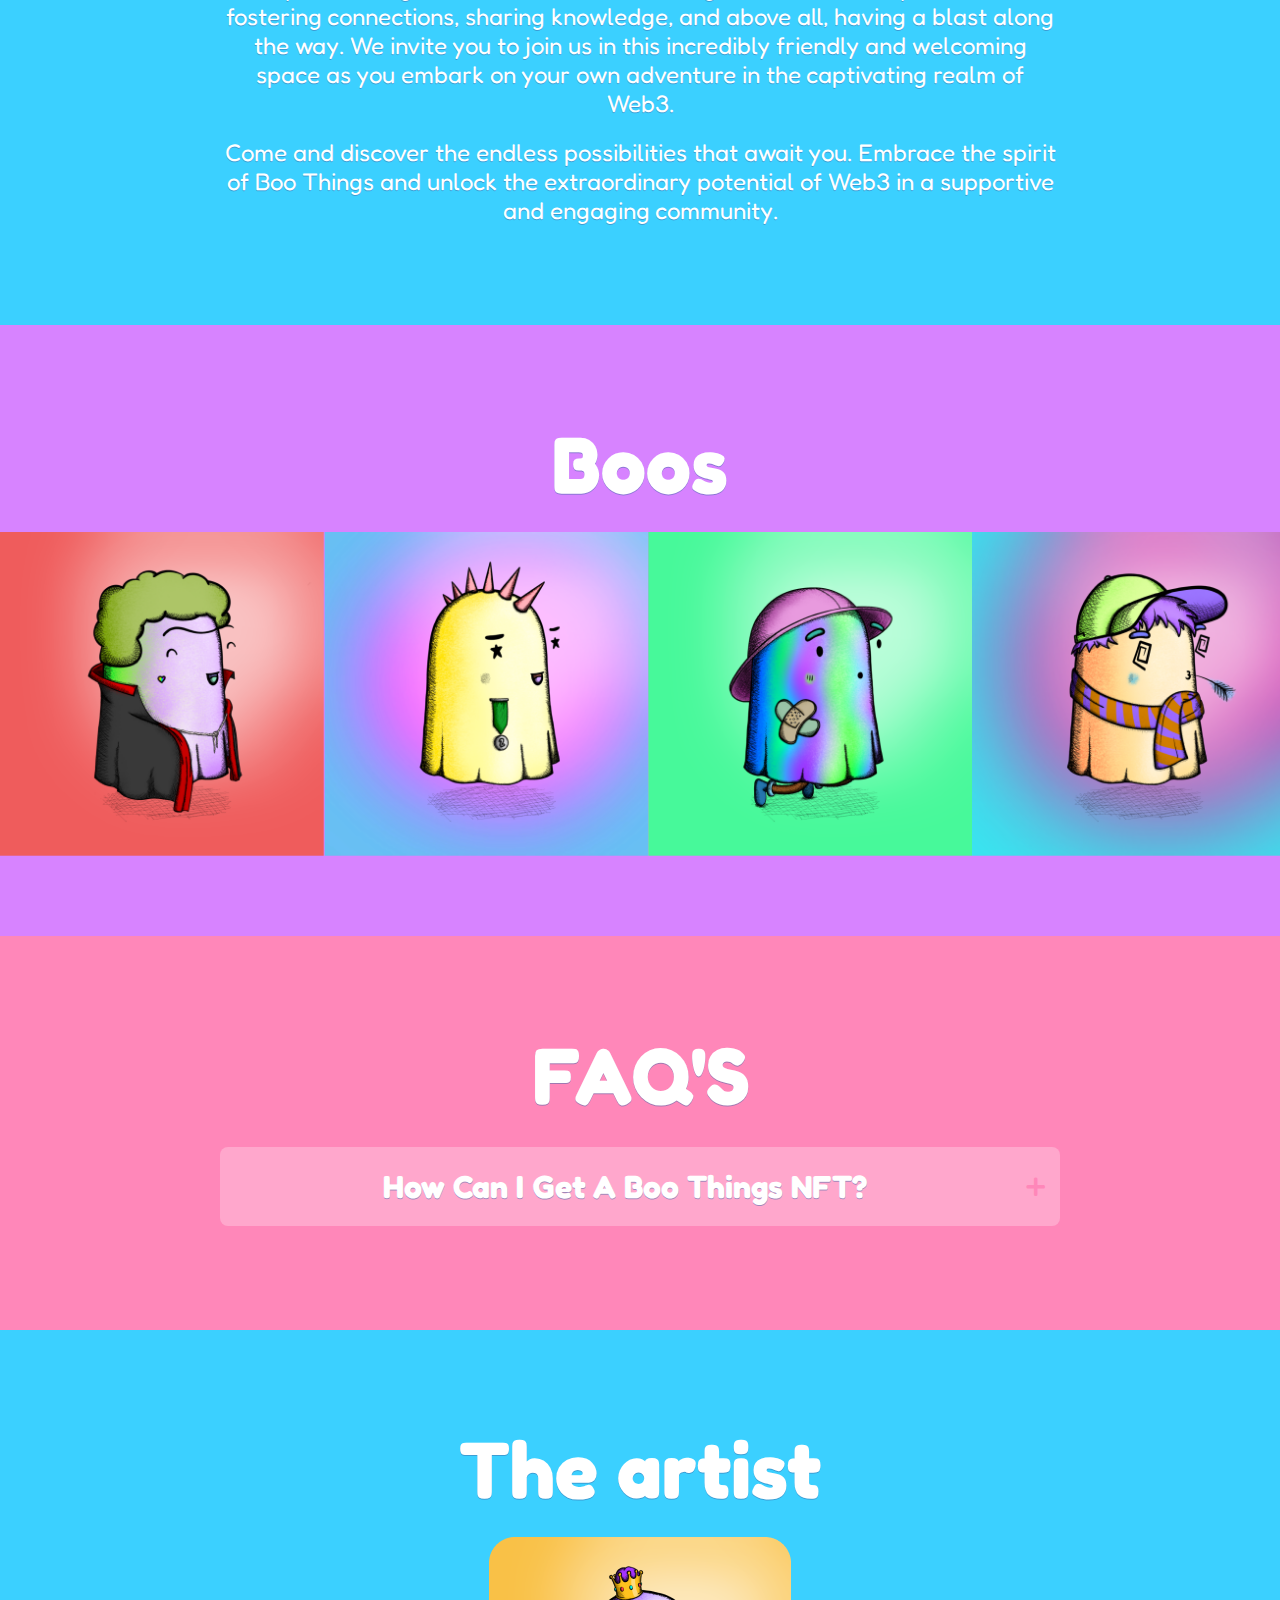
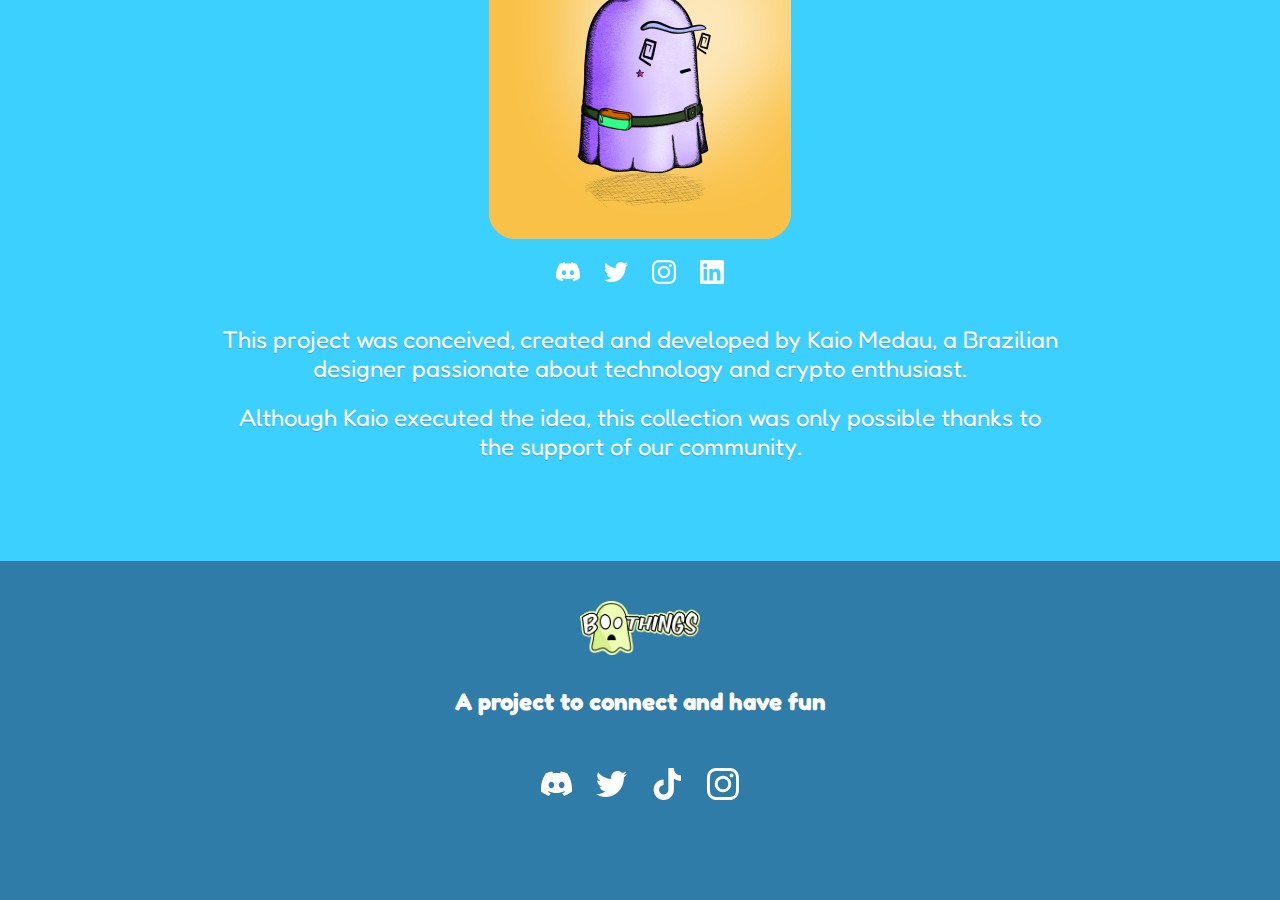
==== commit b051ab27: "Update About copy" ====
--- a/index.html
+++ b/index.html
@@ -141,22 +141,23 @@
         <h2>About Us</h2>
 
         <p>
-          We believe that NFTs are the future, far beyond profile pictures.
-          However, all evolution must start from one place and with it comes
-          learning and evolution. By doing, we learn, by living, we evolve.
-        </p>
-
-        <p>
-          Boo Things started as a project to open the doors of the NFT universe
-          to more people. We believe in the experience that this community is
-          capable of promoting, so we believe that everyone should live and
-          learn from this experience, no matter the budget.
-        </p>
-
-        <p>
-          We are now a community dedicated to connecting with others and having
-          fun along the way. Feel free to join us, in a super friendly and
-          welcoming community, as you venture through the world of Web3
+          We firmly believe that NFTs hold immense potential beyond mere profile pictures. However, true growth and progress stem from a place of learning and evolution. It is through active participation and firsthand experiences that we truly develop and flourish.
+        </p>
+
+        <p>
+          Boo Things began as a pioneering initiative, aimed at opening the gates of the NFT universe to a wider audience. We firmly believe in the transformative power of community-driven experiences, and we strive to ensure that everyone, regardless of their budget, can partake in and learn from this extraordinary journey.
+        </p>
+
+        <p>
+          To make this vision a reality, we distributed 10,000 free NFTs and provided assistance with gas fees for all transactions. By removing the barriers of cost and fear of financial loss, we enable individuals to fully immerse themselves in the NFT ecosystem, exploring its intricacies and possibilities with complete peace of mind.
+        </p>
+
+        <p>
+          Today, Boo Things stands as a vibrant and tight-knit community dedicated to fostering connections, sharing knowledge, and above all, having a blast along the way. We invite you to join us in this incredibly friendly and welcoming space as you embark on your own adventure in the captivating realm of Web3.
+        </p>
+
+        <p>
+          Come and discover the endless possibilities that await you. Embrace the spirit of Boo Things and unlock the extraordinary potential of Web3 in a supportive and engaging community.
         </p>
       </div>
     </div>
@@ -203,33 +204,7 @@
             >
           </p>
         </div>
-
-        <div class="question open">
-          <h5>Do You Have a Roadmap?</h5>
-          <div class="plus-sign">+</div>
-          <p>
-            Yes, we created a roadmap with our community, but the time has come
-            to change the direction of the project.
-          </p>
-          <p>
-            We believe that NFT projects need to deliver utility, but we are not
-            here to do what everyone else does just for the sake of doing it.
-          </p>
-          <p>
-            We decided, after delivering almost the entire roadmap, that it was
-            time to go back to our roots and work on utilities that were fun and
-            made sense to our community, even if they seemed small at first.
-          </p>
-          <p>
-            We are walking together towards creating a game and creating an
-            ecosystem of NFT collections, which are linked to each other to
-            generate more utility and value for our holders.
-          </p>
-          <p>
-            We started with a Free Mint and that's why we're taking small but
-            sure steps towards the future to stay here for a long time.
-          </p>
-        </div>
+        
       </div>
     </div>
 
